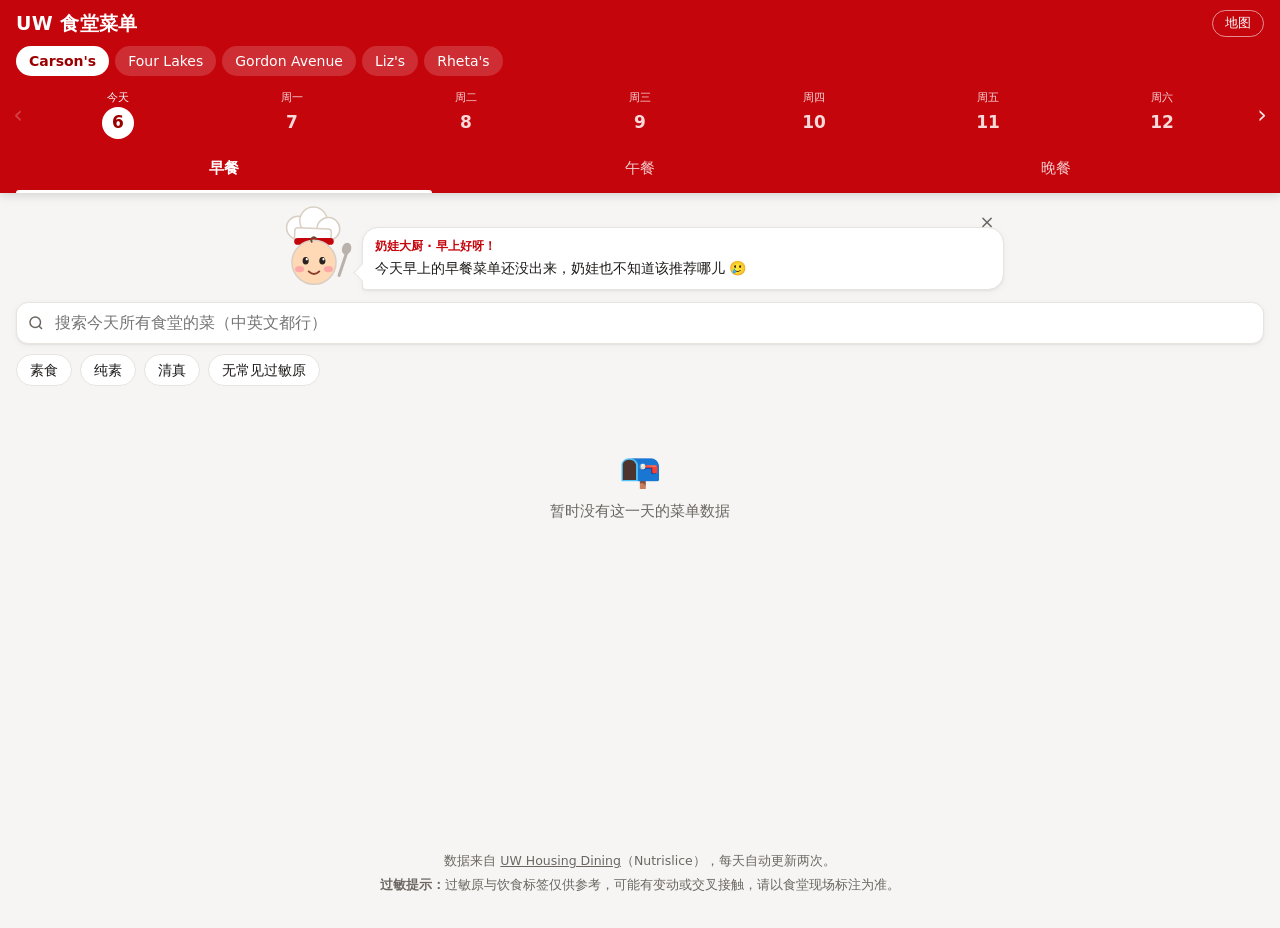
==== cafeteria/index.html @ 4e661070 "奶娃大厨推荐去哪吃、Motion 弹簧动效、打开地图自动滚到地图 Co-Authored-By: Claude Opus 5.5 <noreply@anthropic.com>" ====
<!doctype html>
<html lang="zh-CN">
<head>
<meta charset="utf-8">
<meta name="viewport" content="width=device-width, initial-scale=1, viewport-fit=cover">
<title>UW 食堂菜单</title>
<meta name="description" content="UW–Madison 学校食堂每日菜单（中文）">
<meta name="theme-color" content="#c5050c">
<meta name="apple-mobile-web-app-capable" content="yes">
<meta name="mobile-web-app-capable" content="yes">
<meta name="apple-mobile-web-app-status-bar-style" content="black-translucent">
<meta name="apple-mobile-web-app-title" content="UW 食堂">
<link rel="manifest" href="manifest.webmanifest">
<link rel="icon" href="icons/icon.svg" type="image/svg+xml">
<link rel="apple-touch-icon" href="icons/icon-180.png">
<link rel="stylesheet" href="style.css?v=6">
</head>
<body>
<header class="top">
  <div class="title-row">
    <h1>UW 食堂菜单</h1>
    <div class="title-btns">
      <button id="todayBtn" class="today-btn" type="button">回到今天</button>
      <button id="mapBtn" class="today-btn" type="button" aria-pressed="false" aria-controls="mapPanel">地图</button>
    </div>
  </div>
  <nav id="halls" class="halls" aria-label="选择食堂"></nav>
  <div class="dates-wrap">
    <button id="prevWeek" class="week-btn" type="button" aria-label="上一周">‹</button>
    <div id="dates" class="dates" role="tablist" aria-label="选择日期"></div>
    <button id="nextWeek" class="week-btn" type="button" aria-label="下一周">›</button>
  </div>
  <div id="meals" class="meals" role="tablist" aria-label="选择餐次">
    <button type="button" data-meal="breakfast">早餐</button>
    <button type="button" data-meal="lunch">午餐</button>
    <button type="button" data-meal="dinner">晚餐</button>
  </div>
</header>

<section id="chef" class="chef" hidden aria-live="polite" aria-label="奶娃大厨推荐"></section>

<section id="mapPanel" class="map-panel" hidden aria-label="食堂地图">
  <div class="map-head"><span id="mapTitle">食堂地图</span><small id="mapHint">点食堂看硬菜</small></div>
  <div id="mapBox" class="map-box"></div>
  <p class="map-note">校园示意图，位置大致准确，比例仅供参考</p>
</section>

<section class="tools">
  <label class="search">
    <svg viewBox="0 0 24 24" aria-hidden="true"><circle cx="11" cy="11" r="7"/><path d="m20 20-4-4"/></svg>
    <input id="q" type="search" placeholder="搜索今天所有食堂的菜（中英文都行）" autocomplete="off" enterkeyhint="search">
    <button id="clearQ" class="clear" type="button" aria-label="清除搜索" hidden>×</button>
  </label>
  <div id="filters" class="filters" aria-label="筛选">
    <button type="button" data-f="veg" aria-pressed="false">素食</button>
    <button type="button" data-f="vegan" aria-pressed="false">纯素</button>
    <button type="button" data-f="halal" aria-pressed="false">清真</button>
    <button type="button" data-f="top9" aria-pressed="false">无常见过敏原</button>
  </div>
</section>

<main id="menu" class="menu" aria-live="polite"></main>

<footer class="foot">
  <p>数据来自 <a href="https://wisc-housingdining.nutrislice.com/" target="_blank" rel="noopener">UW Housing Dining</a>（Nutrislice），每天自动更新两次。</p>
  <p><strong>过敏提示：</strong>过敏原与饮食标签仅供参考，可能有变动或交叉接触，请以食堂现场标注为准。</p>
</footer>

<div id="toast" class="toast" hidden></div>
<script src="vendor/motion-14.9.0.js"></script>
<script src="fx.js?v=6"></script>
<script src="app.js?v=6"></script>
</body>
</html>
---- cafeteria/style.css ----
:root {
  --red: #c5050c;
  --red-dark: #9b0000;
  --bg: #f6f5f3;
  --card: #ffffff;
  --text: #1d1b1a;
  --muted: #6b6662;
  --line: #e7e3df;
  --chip: #efece8;
  --chip-on: #c5050c;
  --chip-on-text: #fff;
  --veg: #2f7d32;
  --vegan: #1b6e4a;
  --halal: #1f5fa8;
  --top9: #7a5a00;
  --warn: #8a4b00;
  --head-text: #fff;
  --shadow: 0 1px 2px rgba(0,0,0,.06), 0 2px 8px rgba(0,0,0,.04);
  --map-land: #f1ede6;
  --map-water: #a9cfe6;
  --map-water-text: #3d6f8f;
  --map-green: #d5e6c4;
  --map-road: #ffffff;
  --map-path: #7aa86a;
  --chef-line: #d9cfc4;
  --accent-text: #c5050c;
  color-scheme: light dark;
}
@media (prefers-color-scheme: dark) {
  :root {
    --red: #c5050c;
    --bg: #121111;
    --card: #1d1b1b;
    --text: #eeeae6;
    --muted: #a39d98;
    --line: #2e2b2a;
    --chip: #2a2727;
    --chip-on: #e23b40;
    --veg: #7cc47f;
    --vegan: #5fc496;
    --halal: #79aef0;
    --top9: #e0b850;
    --warn: #f0a860;
    --shadow: none;
    --map-land: #24221f;
    --map-water: #1f3a4d;
    --map-water-text: #8fb8d4;
    --map-green: #2c3a26;
    --map-road: #3a3734;
    --map-path: #6f9a60;
    --chef-line: #5a524c;
    --accent-text: #ff7a7f;
  }
}
* { box-sizing: border-box; }
html { -webkit-text-size-adjust: 100%; }
body {
  margin: 0;
  background: var(--bg);
  color: var(--text);
  font: 15px/1.45 -apple-system, BlinkMacSystemFont, "PingFang SC", "Hiragino Sans GB", "Microsoft YaHei", "Noto Sans CJK SC", system-ui, sans-serif;
  padding-bottom: env(safe-area-inset-bottom);
  overflow-x: hidden;
}
button { font: inherit; color: inherit; cursor: pointer; -webkit-tap-highlight-color: transparent; }

/* ---------- 顶部 ---------- */
.top {
  position: sticky; top: 0; z-index: 10;
  background: var(--red);
  color: var(--head-text);
  padding: calc(env(safe-area-inset-top) + 10px) 0 0;
  box-shadow: 0 2px 10px rgba(0,0,0,.15);
}
.title-row { display: flex; align-items: center; justify-content: space-between; padding: 0 16px 8px; }
h1 { margin: 0; font-size: 19px; font-weight: 700; letter-spacing: .02em; }
.today-btn {
  border: 1px solid rgba(255,255,255,.55); background: transparent; color: #fff;
  border-radius: 999px; padding: 3px 12px; font-size: 13px;
}
.today-btn[hidden] { display: none; }

.halls { display: flex; gap: 6px; overflow-x: auto; padding: 0 16px 10px; scrollbar-width: none; }
.halls::-webkit-scrollbar, .dates::-webkit-scrollbar, .filters::-webkit-scrollbar { display: none; }
.halls button {
  flex: none; border: 0; border-radius: 999px; padding: 5px 13px; font-size: 14px;
  background: rgba(255,255,255,.16); color: #fff; white-space: nowrap;
}
.halls button[aria-pressed="true"] { background: #fff; color: var(--red-dark); font-weight: 600; }

.dates-wrap { display: flex; align-items: stretch; padding: 0 4px; }
.week-btn { flex: none; width: 28px; border: 0; background: none; color: #fff; font-size: 24px; line-height: 1; opacity: .9; }
.week-btn:disabled { opacity: .25; cursor: default; }
.dates { flex: 1; display: grid; grid-template-columns: repeat(7, 1fr); gap: 2px; }
.dates button {
  border: 0; background: none; color: rgba(255,255,255,.85); padding: 4px 0 6px; border-radius: 10px;
  display: flex; flex-direction: column; align-items: center; gap: 1px; min-width: 0;
}
.dates .dw { font-size: 11px; }
.dates .dd { font-size: 17px; font-weight: 600; width: 32px; height: 32px; display: grid; place-items: center; border-radius: 50%; }
.dates button.is-today .dd { box-shadow: inset 0 0 0 1.5px rgba(255,255,255,.7); }
.dates button[aria-selected="true"] { color: #fff; }
.dates button[aria-selected="true"] .dd { background: #fff; color: var(--red-dark); box-shadow: none; }
.dates button.no-data { opacity: .4; }

.meals { position: relative; display: grid; grid-template-columns: repeat(3, 1fr); padding: 4px 16px 0; }
.meal-ink { position: absolute; left: 0; bottom: 0; height: 3px; width: 0; border-radius: 3px 3px 0 0; background: #fff; pointer-events: none; }
.meals.has-ink button[aria-selected="true"] { border-bottom-color: transparent; }
.has-motion .chef-pic, .has-motion .chef-bubble, .has-motion .menu.slide-l, .has-motion .menu.slide-r { animation: none; }
.chef-pic { cursor: pointer; }
.meals button {
  border: 0; background: none; color: rgba(255,255,255,.78); padding: 9px 0 10px; font-size: 15px;
  border-bottom: 3px solid transparent;
}
.meals button[aria-selected="true"] { color: #fff; font-weight: 700; border-bottom-color: #fff; }
.meals button.empty { opacity: .45; }

.title-btns { display: flex; gap: 6px; }
.today-btn[aria-pressed="true"] { background: #fff; color: var(--red-dark); border-color: #fff; font-weight: 600; }

/* ---------- 奶娃大厨 ---------- */
.map-panel, .menu, .chef { scroll-margin-top: calc(var(--head-h, 180px) + 8px); }
.chef {
  position: relative; display: flex; align-items: flex-end; gap: 10px;
  max-width: 760px; margin: 12px auto 0; padding: 0 16px;
}
.chef[hidden] { display: none; }
.chef-pic { flex: none; width: 76px; animation: chefHop .6s ease-out; transform-origin: 50% 100%; }
.chef-pic svg { display: block; width: 100%; height: auto; overflow: visible; }
.chef-pic:hover, .chef-pic:active { animation: chefWiggle .5s; }
.chef .hat circle, .chef .hat rect { fill: #fff; stroke: var(--chef-line); stroke-width: 2; }
.chef .band { fill: var(--red); }
.chef .face { fill: #ffd8b5; stroke: var(--chef-line); stroke-width: 2; }
.chef .curl { fill: none; stroke: #6b4a2e; stroke-width: 2.5; stroke-linecap: round; }
.chef .eye { fill: #2b2220; }
.chef .glint { fill: #fff; }
.chef .cheek { fill: #ff9aa2; opacity: .75; }
.chef .mouth { fill: none; stroke: #8a3b2e; stroke-width: 2.5; stroke-linecap: round; }
.chef .spoon { fill: #b8b2aa; }
.chef-bubble {
  position: relative; flex: 1; min-width: 0; background: var(--card); border: 1px solid var(--line);
  border-radius: 16px 16px 16px 4px; padding: 10px 30px 10px 12px; box-shadow: var(--shadow);
  animation: bubbleIn .35s ease-out .15s both;
}
.chef-bubble::before {
  content: ""; position: absolute; left: -7px; bottom: 10px; width: 12px; height: 12px;
  background: var(--card); border-left: 1px solid var(--line); border-bottom: 1px solid var(--line); transform: rotate(45deg);
}
.chef-name { font-size: 12px; color: var(--accent-text); font-weight: 700; margin-bottom: 3px; }
.chef-bubble p { margin: 0; font-size: 14px; }
.chef-bubble p b { font-weight: 600; }
.chef-hall { color: var(--accent-text); }
.chef-alt { color: var(--muted); font-size: 12.5px !important; margin-top: 3px !important; }
.chef-go {
  margin-top: 8px; border: 0; border-radius: 999px; padding: 5px 14px;
  background: var(--red); color: #fff; font-weight: 600; font-size: 13.5px;
}
.chef-x {
  position: absolute; top: 4px; right: 20px; width: 26px; height: 26px; border: 0; background: none;
  color: var(--muted); font-size: 18px; line-height: 1; padding: 0;
}
@keyframes chefHop { 0% { transform: translateY(16px) scale(.8); opacity: 0; } 60% { transform: translateY(-6px) scale(1.04); opacity: 1; } 100% { transform: none; } }
@keyframes chefWiggle { 0%, 100% { transform: rotate(0); } 25% { transform: rotate(-8deg); } 75% { transform: rotate(8deg); } }
@keyframes bubbleIn { from { opacity: 0; transform: translateX(-6px); } to { opacity: 1; transform: none; } }
@media (prefers-reduced-motion: reduce) { .chef-pic, .chef-bubble, .chef-pic:hover { animation: none; } }

/* ---------- 地图 ---------- */
.map-panel { padding: 12px 16px 0; max-width: 760px; margin: 0 auto; }
.map-panel[hidden] { display: none; }
.map-head { display: flex; align-items: baseline; justify-content: space-between; gap: 8px; margin: 0 2px 8px; }
.map-head span { font-weight: 700; }
.map-head small { color: var(--muted); font-size: 12px; }
.map-box {
  position: relative; border-radius: 14px; overflow: hidden; border: 1px solid var(--line);
  background: var(--map-land); box-shadow: var(--shadow);
}
.map-box svg { display: block; width: 100%; height: auto; }
.map-note { color: var(--muted); font-size: 11.5px; text-align: center; margin: 6px 0 0; }
.m-lake { fill: var(--map-water); }
.m-lake-label { fill: var(--map-water-text); font-size: 20px; font-style: italic; letter-spacing: .08em; }
.m-green { fill: var(--map-green); }
.m-road { fill: none; stroke: var(--map-road); stroke-linecap: round; stroke-linejoin: round; }
.m-road.major { stroke-width: 7; }
.m-road.minor { stroke-width: 4; }
.m-path { fill: none; stroke: var(--map-path); stroke-width: 2; stroke-dasharray: 5 5; }
.m-road-label { fill: var(--muted); font-size: 15px; }
.m-landmark circle { fill: var(--muted); }
.m-landmark text { fill: var(--muted); font-size: 14px; }
.m-hall { cursor: pointer; outline: none; }
.m-hall .pin-g { transform-box: fill-box; transform-origin: 50% 100%; }
.m-hall .pin { fill: var(--red); stroke: #fff; stroke-width: 2.5; transition: transform .15s; transform-box: fill-box; transform-origin: 50% 100%; }
.m-hall .pin-dot { fill: #fff; pointer-events: none; }
.m-hall text { font-size: 21px; font-weight: 700; fill: var(--text); paint-order: stroke; stroke: var(--map-land); stroke-width: 4px; stroke-linejoin: round; pointer-events: none; }
.m-hall.on .pin, .m-hall:hover .pin, .m-hall:focus-visible .pin { transform: scale(1.18); }
.m-hall.current .pin { fill: var(--red-dark); }
.map-card {
  position: absolute; z-index: 2; width: min(260px, calc(100% - 16px));
  background: var(--card); color: var(--text); border: 1px solid var(--line); border-radius: 12px;
  box-shadow: 0 6px 24px rgba(0,0,0,.18); padding: 10px 12px 10px; font-size: 13.5px;
}
.map-card[hidden] { display: none; }
.map-card h3 { margin: 0 0 2px; font-size: 15px; }
.map-card .sub { color: var(--muted); font-size: 12px; margin-bottom: 6px; }
.map-card ol { margin: 0; padding: 0; list-style: none; display: grid; gap: 5px; }
.map-card li b { font-weight: 600; }
.map-card li small { display: block; color: var(--muted); font-size: 11.5px; }
.map-card .none { color: var(--muted); }
.map-card .go {
  margin-top: 8px; width: 100%; border: 0; border-radius: 8px; padding: 7px 0;
  background: var(--red); color: #fff; font-weight: 600; font-size: 13.5px;
}

@media (max-width: 599px) {
  .map-card {
    position: static; width: auto; border: 0; border-top: 1px solid var(--line);
    border-radius: 0; box-shadow: none; padding: 10px 14px 12px;
  }
}

/* ---------- 搜索与筛选 ---------- */
.tools { padding: 12px 16px 4px; display: grid; gap: 10px; }
.search {
  display: flex; align-items: center; gap: 8px; background: var(--card); border: 1px solid var(--line);
  border-radius: 12px; padding: 0 10px; height: 42px; box-shadow: var(--shadow);
}
.search svg { width: 18px; height: 18px; fill: none; stroke: var(--muted); stroke-width: 2; flex: none; }
.search input {
  flex: 1; min-width: 0; border: 0; outline: 0; background: none; color: var(--text); font-family: inherit;
  font-size: 16px; /* ≥16px 防止 iOS 自动缩放 */
}
.search input::-webkit-search-cancel-button { display: none; }
.clear { border: 0; background: var(--chip); width: 22px; height: 22px; border-radius: 50%; line-height: 1; color: var(--muted); padding: 0; }
.clear[hidden] { display: none; }
.filters { display: flex; gap: 8px; overflow-x: auto; scrollbar-width: none; }
.filters button {
  flex: none; border: 1px solid var(--line); background: var(--card); color: var(--text);
  border-radius: 999px; padding: 5px 13px; font-size: 14px;
}
.filters button[aria-pressed="true"] { background: var(--chip-on); border-color: var(--chip-on); color: var(--chip-on-text); }

/* ---------- 菜单 ---------- */
.menu { padding: 8px 16px 12px; min-height: 50vh; touch-action: pan-y; }
.menu.slide-l { animation: slideL .22s ease-out; }
.menu.slide-r { animation: slideR .22s ease-out; }
@keyframes slideL { from { transform: translateX(28px); opacity: .3; } to { transform: none; opacity: 1; } }
@keyframes slideR { from { transform: translateX(-28px); opacity: .3; } to { transform: none; opacity: 1; } }
@media (prefers-reduced-motion: reduce) { .menu.slide-l, .menu.slide-r { animation: none; } }

.summary { color: var(--muted); font-size: 13px; margin: 4px 2px 10px; }
.station {
  background: var(--card); border-radius: 14px; margin-bottom: 12px; overflow: hidden;
  border: 1px solid var(--line); box-shadow: var(--shadow);
}
.station h2 {
  margin: 0; padding: 11px 14px 9px; font-size: 15px; font-weight: 700;
  display: flex; align-items: baseline; gap: 8px; flex-wrap: wrap;
  border-bottom: 1px solid var(--line);
}
.station h2::before { content: ""; width: 4px; height: 14px; border-radius: 2px; background: var(--red); align-self: center; }
.station h2 small { font-weight: 400; font-size: 12px; color: var(--muted); }
.item { padding: 10px 14px; border-top: 1px solid var(--line); }
.item:first-of-type { border-top: 0; }
.item .row { display: flex; justify-content: space-between; gap: 10px; align-items: baseline; }
.item .name { font-weight: 600; overflow-wrap: anywhere; }
.item .cal { flex: none; color: var(--muted); font-size: 13px; font-variant-numeric: tabular-nums; }
.item .en { font-size: 13px; color: var(--muted); margin-top: 1px; overflow-wrap: anywhere; }
.item .where { font-size: 12.5px; color: var(--muted); margin-top: 1px; }
.tags { display: flex; flex-wrap: wrap; gap: 4px; margin-top: 5px; }
.tag { font-size: 11.5px; padding: 1px 7px; border-radius: 6px; border: 1px solid currentColor; line-height: 1.5; }
.tag.vegan { color: var(--vegan); }
.tag.veg { color: var(--veg); }
.tag.halal { color: var(--halal); }
.tag.top9 { color: var(--top9); }
.alg { font-size: 12.5px; color: var(--warn); margin-top: 4px; }

.empty-state { text-align: center; color: var(--muted); padding: 48px 16px; }
.empty-state .big { font-size: 34px; margin-bottom: 6px; }
.hint { text-align: center; color: var(--muted); font-size: 12px; margin: 6px 0 0; }

.foot { padding: 6px 20px 28px; color: var(--muted); font-size: 12.5px; text-align: center; }
.foot p { margin: 6px 0; }
.foot a { color: inherit; }

.toast {
  position: fixed; left: 0; right: 0; margin: 0 auto; width: fit-content; bottom: calc(24px + env(safe-area-inset-bottom));
  background: rgba(30,30,30,.92); color: #fff; padding: 8px 16px; border-radius: 999px; font-size: 13px; z-index: 20;
  max-width: calc(100% - 32px);
}
.toast[hidden] { display: none; }
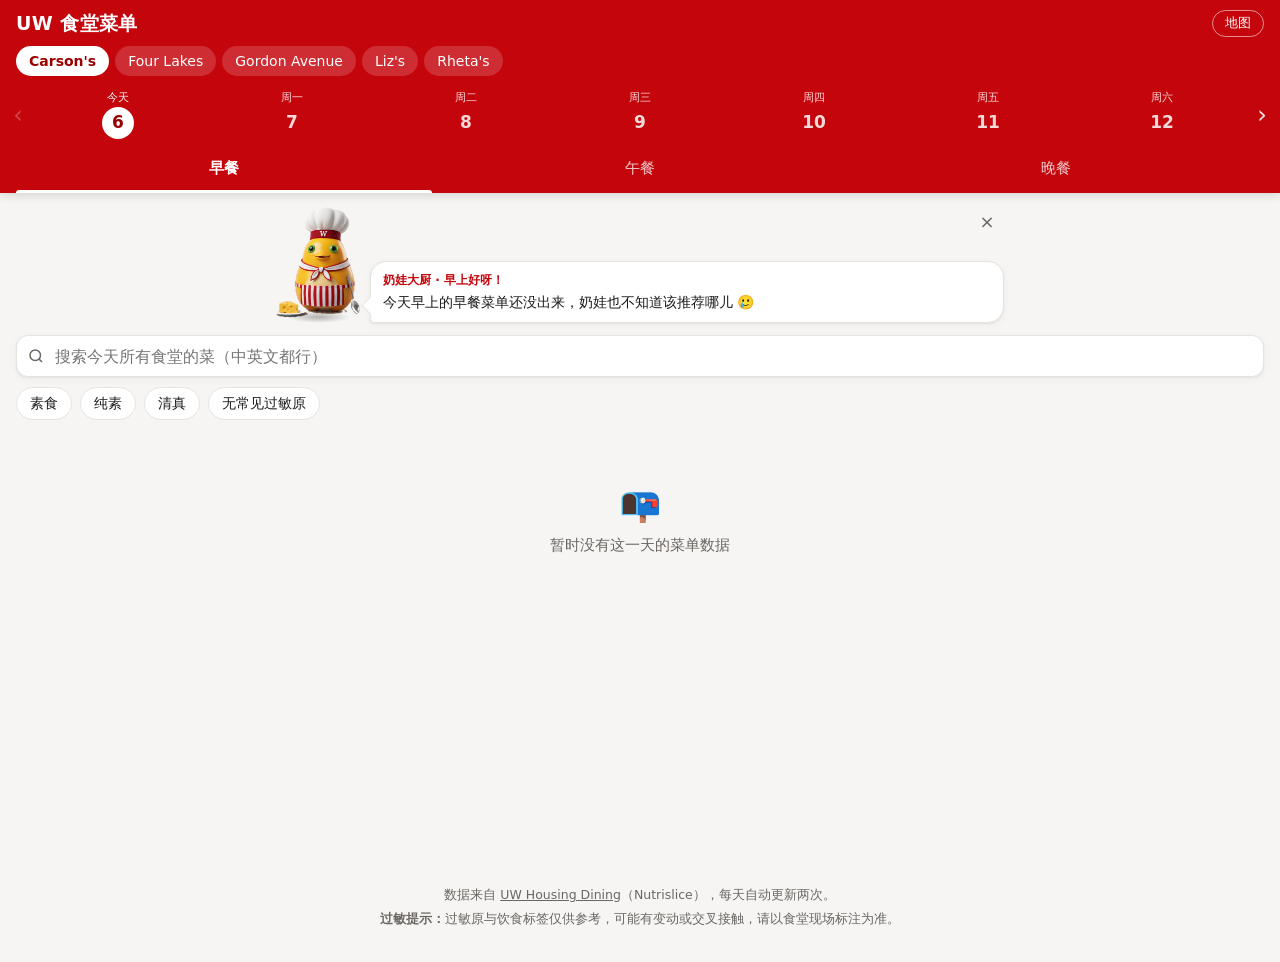
==== commit accb52ba: "奶娃大厨换成 Gemini 生成的形象：去掉假棋盘格背景，加蛋形压扁拉长的动效 Co-Authored-By: Claude Opus 5.5 <noreply@anthropic.com>" ====
--- a/cafeteria/index.html
+++ b/cafeteria/index.html
@@ -13,7 +13,8 @@
 <link rel="manifest" href="manifest.webmanifest">
 <link rel="icon" href="icons/icon.svg" type="image/svg+xml">
 <link rel="apple-touch-icon" href="icons/icon-180.png">
-<link rel="stylesheet" href="style.css?v=6">
+<link rel="preload" as="image" href="icons/naiwa-chef.png">
+<link rel="stylesheet" href="style.css?v=7">
 </head>
 <body>
 <header class="top">
@@ -68,7 +69,7 @@
 
 <div id="toast" class="toast" hidden></div>
 <script src="vendor/motion-14.9.0.js"></script>
-<script src="fx.js?v=6"></script>
-<script src="app.js?v=6"></script>
+<script src="fx.js?v=7"></script>
+<script src="app.js?v=7"></script>
 </body>
 </html>
--- a/cafeteria/style.css
+++ b/cafeteria/style.css
@@ -125,18 +125,13 @@
   max-width: 760px; margin: 12px auto 0; padding: 0 16px;
 }
 .chef[hidden] { display: none; }
-.chef-pic { flex: none; width: 76px; animation: chefHop .6s ease-out; transform-origin: 50% 100%; }
-.chef-pic svg { display: block; width: 100%; height: auto; overflow: visible; }
+.chef-pic { position: relative; flex: none; width: 84px; padding-bottom: 6px; animation: chefHop .6s ease-out; transform-origin: 50% 100%; }
+.chef-img { position: relative; display: block; width: 100%; height: auto; transform-origin: 50% 100%; -webkit-user-drag: none; user-select: none; }
+.chef-shadow {
+  position: absolute; left: 14%; right: 14%; bottom: 0; height: 12px; border-radius: 50%;
+  background: radial-gradient(closest-side, rgba(0,0,0,.28), rgba(0,0,0,0)); transform-origin: 50% 50%;
+}
 .chef-pic:hover, .chef-pic:active { animation: chefWiggle .5s; }
-.chef .hat circle, .chef .hat rect { fill: #fff; stroke: var(--chef-line); stroke-width: 2; }
-.chef .band { fill: var(--red); }
-.chef .face { fill: #ffd8b5; stroke: var(--chef-line); stroke-width: 2; }
-.chef .curl { fill: none; stroke: #6b4a2e; stroke-width: 2.5; stroke-linecap: round; }
-.chef .eye { fill: #2b2220; }
-.chef .glint { fill: #fff; }
-.chef .cheek { fill: #ff9aa2; opacity: .75; }
-.chef .mouth { fill: none; stroke: #8a3b2e; stroke-width: 2.5; stroke-linecap: round; }
-.chef .spoon { fill: #b8b2aa; }
 .chef-bubble {
   position: relative; flex: 1; min-width: 0; background: var(--card); border: 1px solid var(--line);
   border-radius: 16px 16px 16px 4px; padding: 10px 30px 10px 12px; box-shadow: var(--shadow);
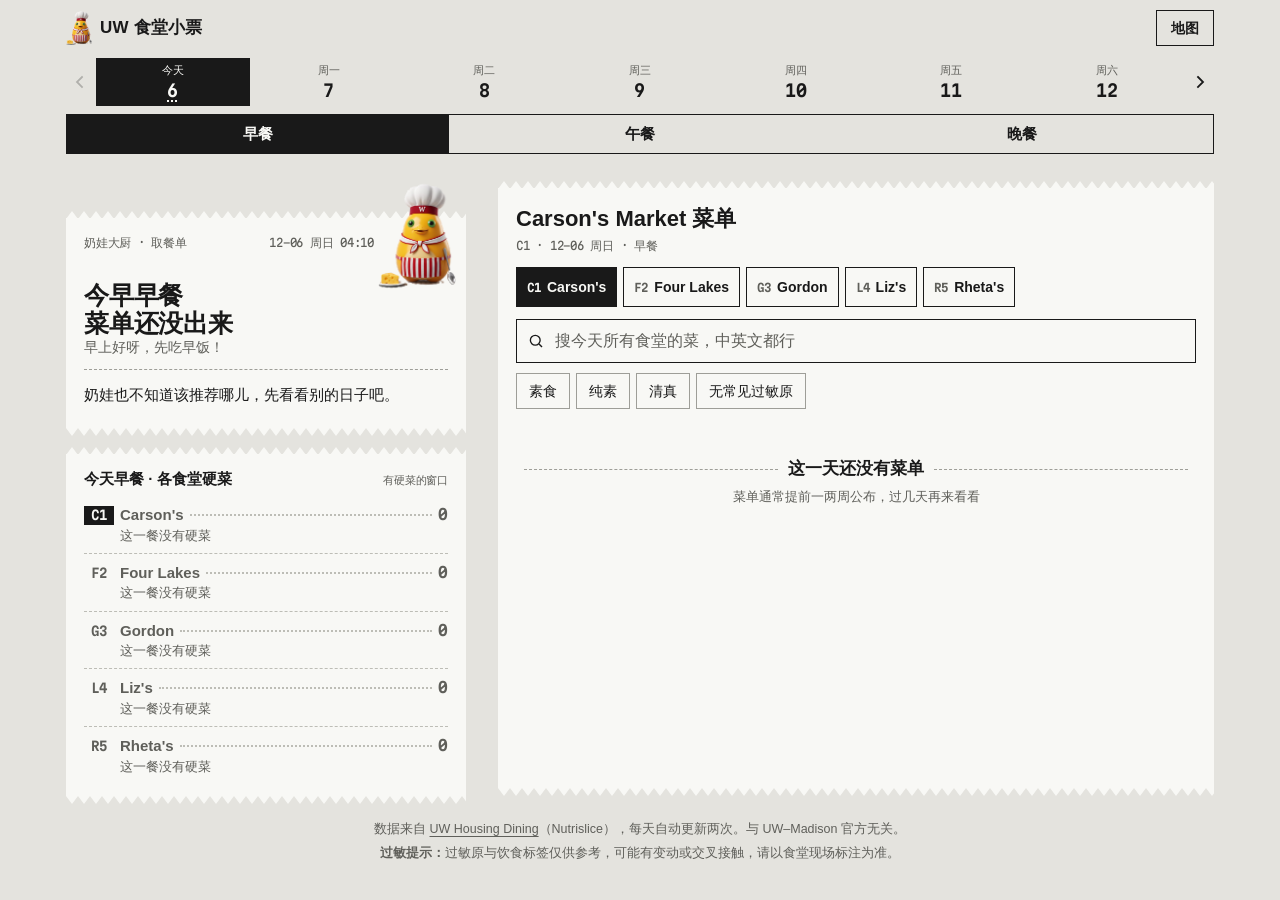
==== commit a76b9538: "界面重做：外卖小票风格（impeccable skill） 奶娃大厨的取餐单做页面标题，取餐号 C1–R5 贯穿排行、菜单和地图； 热敏纸 + 灰柜台、虚线和撕边，选中用反白，UW 红只给印章和主按钮" ====
--- a/cafeteria/index.html
+++ b/cafeteria/index.html
@@ -3,73 +3,85 @@
 <head>
 <meta charset="utf-8">
 <meta name="viewport" content="width=device-width, initial-scale=1, viewport-fit=cover">
-<title>UW 食堂菜单</title>
-<meta name="description" content="UW–Madison 学校食堂每日菜单（中文）">
-<meta name="theme-color" content="#c5050c">
+<title>UW 食堂小票</title>
+<meta name="description" content="UW–Madison 五个食堂今天吃什么：中文菜单、过敏原，奶娃大厨告诉你这一餐去哪吃">
+<meta name="theme-color" content="#e4e3de" media="(prefers-color-scheme: light)">
+<meta name="theme-color" content="#0f0f0f" media="(prefers-color-scheme: dark)">
 <meta name="apple-mobile-web-app-capable" content="yes">
 <meta name="mobile-web-app-capable" content="yes">
-<meta name="apple-mobile-web-app-status-bar-style" content="black-translucent">
+<meta name="apple-mobile-web-app-status-bar-style" content="default">
 <meta name="apple-mobile-web-app-title" content="UW 食堂">
 <link rel="manifest" href="manifest.webmanifest">
 <link rel="icon" href="icons/icon.svg" type="image/svg+xml">
 <link rel="apple-touch-icon" href="icons/icon-180.png">
+<link rel="preload" as="font" type="font/woff2" href="fonts/martian-mono-latin.woff2" crossorigin>
 <link rel="preload" as="image" href="icons/naiwa-chef.png">
-<link rel="stylesheet" href="style.css?v=7">
+<link rel="stylesheet" href="style.css?v=8">
 </head>
 <body>
-<header class="top">
-  <div class="title-row">
-    <h1>UW 食堂菜单</h1>
-    <div class="title-btns">
-      <button id="todayBtn" class="today-btn" type="button">回到今天</button>
-      <button id="mapBtn" class="today-btn" type="button" aria-pressed="false" aria-controls="mapPanel">地图</button>
-    </div>
+<header class="bar">
+  <div class="brand"><img src="icons/naiwa-chef.png" alt="" width="320" height="430"><span>UW 食堂小票</span></div>
+  <div class="bar-btns">
+    <button id="todayBtn" class="box-btn" type="button" hidden>回到今天</button>
+    <button id="mapBtn" class="box-btn" type="button" aria-pressed="false" aria-controls="mapPanel">地图</button>
   </div>
-  <nav id="halls" class="halls" aria-label="选择食堂"></nav>
+</header>
+
+<div class="top">
   <div class="dates-wrap">
-    <button id="prevWeek" class="week-btn" type="button" aria-label="上一周">‹</button>
+    <button id="prevWeek" class="week-btn" type="button" aria-label="上一周"><svg viewBox="0 0 16 16" aria-hidden="true"><path d="M10 3 5 8l5 5"/></svg></button>
     <div id="dates" class="dates" role="tablist" aria-label="选择日期"></div>
-    <button id="nextWeek" class="week-btn" type="button" aria-label="下一周">›</button>
+    <button id="nextWeek" class="week-btn" type="button" aria-label="下一周"><svg viewBox="0 0 16 16" aria-hidden="true"><path d="m6 3 5 5-5 5"/></svg></button>
   </div>
   <div id="meals" class="meals" role="tablist" aria-label="选择餐次">
     <button type="button" data-meal="breakfast">早餐</button>
     <button type="button" data-meal="lunch">午餐</button>
     <button type="button" data-meal="dinner">晚餐</button>
   </div>
-</header>
+</div>
 
-<section id="chef" class="chef" hidden aria-live="polite" aria-label="奶娃大厨推荐"></section>
+<div class="layout">
+  <div class="side">
+    <section id="chef" class="ticket paper" hidden aria-live="polite" aria-label="奶娃大厨的取餐单"></section>
+    <section id="rank" class="rank paper" hidden aria-labelledby="rankTitle"></section>
+    <section id="mapPanel" class="map-panel paper" hidden aria-labelledby="mapTitle">
+      <div class="map-head"><h2 id="mapTitle">食堂地图</h2><small id="mapHint">点食堂看硬菜</small></div>
+      <div id="mapBox" class="map-box"></div>
+      <p class="map-note">校园示意图，位置大致准确，比例仅供参考</p>
+    </section>
+  </div>
 
-<section id="mapPanel" class="map-panel" hidden aria-label="食堂地图">
-  <div class="map-head"><span id="mapTitle">食堂地图</span><small id="mapHint">点食堂看硬菜</small></div>
-  <div id="mapBox" class="map-box"></div>
-  <p class="map-note">校园示意图，位置大致准确，比例仅供参考</p>
-</section>
-
-<section class="tools">
-  <label class="search">
-    <svg viewBox="0 0 24 24" aria-hidden="true"><circle cx="11" cy="11" r="7"/><path d="m20 20-4-4"/></svg>
-    <input id="q" type="search" placeholder="搜索今天所有食堂的菜（中英文都行）" autocomplete="off" enterkeyhint="search">
-    <button id="clearQ" class="clear" type="button" aria-label="清除搜索" hidden>×</button>
-  </label>
-  <div id="filters" class="filters" aria-label="筛选">
-    <button type="button" data-f="veg" aria-pressed="false">素食</button>
-    <button type="button" data-f="vegan" aria-pressed="false">纯素</button>
-    <button type="button" data-f="halal" aria-pressed="false">清真</button>
-    <button type="button" data-f="top9" aria-pressed="false">无常见过敏原</button>
-  </div>
-</section>
-
-<main id="menu" class="menu" aria-live="polite"></main>
+  <section class="receipt paper" aria-labelledby="menuTitle">
+    <div class="receipt-head">
+      <h2 id="menuTitle">菜单</h2>
+      <p id="menuMeta" class="mono-meta"></p>
+    </div>
+    <nav id="halls" class="halls" aria-label="选择食堂"></nav>
+    <div class="tools">
+      <label class="search">
+        <svg viewBox="0 0 24 24" aria-hidden="true"><circle cx="11" cy="11" r="6.5"/><path d="m16 16 4 4"/></svg>
+        <input id="q" type="search" placeholder="搜今天所有食堂的菜，中英文都行" autocomplete="off" enterkeyhint="search">
+        <button id="clearQ" class="clear" type="button" aria-label="清除搜索" hidden><svg viewBox="0 0 16 16" aria-hidden="true"><path d="m4 4 8 8M12 4l-8 8"/></svg></button>
+      </label>
+      <div id="filters" class="filters" aria-label="筛选">
+        <button type="button" data-f="veg" aria-pressed="false">素食</button>
+        <button type="button" data-f="vegan" aria-pressed="false">纯素</button>
+        <button type="button" data-f="halal" aria-pressed="false">清真</button>
+        <button type="button" data-f="top9" aria-pressed="false">无常见过敏原</button>
+      </div>
+    </div>
+    <main id="menu" class="menu" aria-live="polite"></main>
+  </section>
+</div>
 
 <footer class="foot">
-  <p>数据来自 <a href="https://wisc-housingdining.nutrislice.com/" target="_blank" rel="noopener">UW Housing Dining</a>（Nutrislice），每天自动更新两次。</p>
+  <p>数据来自 <a href="https://wisc-housingdining.nutrislice.com/" target="_blank" rel="noopener">UW Housing Dining</a>（Nutrislice），每天自动更新两次。与 UW–Madison 官方无关。</p>
   <p><strong>过敏提示：</strong>过敏原与饮食标签仅供参考，可能有变动或交叉接触，请以食堂现场标注为准。</p>
 </footer>
 
-<div id="toast" class="toast" hidden></div>
+<div id="toast" class="toast" role="status" hidden></div>
 <script src="vendor/motion-14.9.0.js"></script>
-<script src="fx.js?v=7"></script>
-<script src="app.js?v=7"></script>
+<script src="fx.js?v=8"></script>
+<script src="app.js?v=8"></script>
 </body>
 </html>
--- a/cafeteria/style.css
+++ b/cafeteria/style.css
@@ -1,284 +1,324 @@
+/* UW 食堂小票：每一餐是一张刚打印的热敏小票，放在灰色柜台上。
+   纸、墨、褪色的灰、虚线和撕边；UW 红只用在印章和唯一的主按钮上。选中状态靠反白，不靠颜色。 */
+@font-face {
+  font-family: "Martian Mono";
+  src: url("fonts/martian-mono-latin.woff2") format("woff2");
+  font-weight: 100 800;
+  font-stretch: 75% 112.5%;
+  font-display: swap;
+  unicode-range: U+0000-00FF, U+2000-206F, U+2212;
+}
+
 :root {
-  --red: #c5050c;
-  --red-dark: #9b0000;
-  --bg: #f6f5f3;
-  --card: #ffffff;
-  --text: #1d1b1a;
-  --muted: #6b6662;
-  --line: #e7e3df;
-  --chip: #efece8;
-  --chip-on: #c5050c;
-  --chip-on-text: #fff;
-  --veg: #2f7d32;
-  --vegan: #1b6e4a;
-  --halal: #1f5fa8;
-  --top9: #7a5a00;
-  --warn: #8a4b00;
-  --head-text: #fff;
-  --shadow: 0 1px 2px rgba(0,0,0,.06), 0 2px 8px rgba(0,0,0,.04);
-  --map-land: #f1ede6;
-  --map-water: #a9cfe6;
-  --map-water-text: #3d6f8f;
-  --map-green: #d5e6c4;
-  --map-road: #ffffff;
-  --map-path: #7aa86a;
-  --chef-line: #d9cfc4;
-  --accent-text: #c5050c;
-  color-scheme: light dark;
+  --counter: #e4e3de;
+  --paper: #f8f8f5;
+  --paper-2: #ededea;
+  --ink: #191919;
+  --fade: #5f5f5a;
+  --rule: #9e9e98;
+  --dot: #bdbdb6;
+  --lake: #d6dcda;
+  --stamp: #c5050c;
+  --on-stamp: #ffffff;
+  --mono: "Martian Mono", ui-monospace, "SFMono-Regular", Menlo, monospace;
+  /* 拉丁字母先用西文字体，否则 Rheta's 的撇号会用中文全角字形，中间空一大块 */
+  --sans: -apple-system, BlinkMacSystemFont, "Segoe UI", Roboto, "Helvetica Neue", Arial, "PingFang SC", "Hiragino Sans GB", "Noto Sans SC", "Microsoft YaHei", system-ui, sans-serif;
+  --gut: 16px;
+  --edge: 8px;
+  color-scheme: light;
 }
 @media (prefers-color-scheme: dark) {
   :root {
-    --red: #c5050c;
-    --bg: #121111;
-    --card: #1d1b1b;
-    --text: #eeeae6;
-    --muted: #a39d98;
-    --line: #2e2b2a;
-    --chip: #2a2727;
-    --chip-on: #e23b40;
-    --veg: #7cc47f;
-    --vegan: #5fc496;
-    --halal: #79aef0;
-    --top9: #e0b850;
-    --warn: #f0a860;
-    --shadow: none;
-    --map-land: #24221f;
-    --map-water: #1f3a4d;
-    --map-water-text: #8fb8d4;
-    --map-green: #2c3a26;
-    --map-road: #3a3734;
-    --map-path: #6f9a60;
-    --chef-line: #5a524c;
-    --accent-text: #ff7a7f;
+    --counter: #0f0f0f;
+    --paper: #1c1c1b;
+    --paper-2: #272726;
+    --ink: #edece7;
+    --fade: #a6a59f;
+    --rule: #5b5b56;
+    --dot: #43433f;
+    --lake: #26302e;
+    --stamp: #ff4d56;
+    --on-stamp: #1c1c1b;
+    color-scheme: dark;
   }
 }
+
 * { box-sizing: border-box; }
-html { -webkit-text-size-adjust: 100%; }
+html { -webkit-text-size-adjust: 100%; scrollbar-color: var(--rule) var(--counter); }
 body {
   margin: 0;
-  background: var(--bg);
-  color: var(--text);
-  font: 15px/1.45 -apple-system, BlinkMacSystemFont, "PingFang SC", "Hiragino Sans GB", "Microsoft YaHei", "Noto Sans CJK SC", system-ui, sans-serif;
+  background: var(--counter);
+  color: var(--ink);
+  font: 15px/1.45 var(--sans);
   padding-bottom: env(safe-area-inset-bottom);
   overflow-x: hidden;
-}
+  caret-color: var(--stamp);
+}
+::selection { background: var(--ink); color: var(--paper); }
 button { font: inherit; color: inherit; cursor: pointer; -webkit-tap-highlight-color: transparent; }
+:focus-visible { outline: 2px solid var(--ink); outline-offset: 2px; }
+a { color: inherit; text-underline-offset: 3px; text-decoration-thickness: 1px; }
+.m, .mono-meta { font-family: var(--mono); font-variant-numeric: tabular-nums; font-stretch: 87.5%; letter-spacing: -0.02em; }
+svg { flex: none; }
+
+/* ---------- 纸：每块内容都是一截小票，上下是撕开的锯齿边 ---------- */
+.paper { position: relative; background: var(--paper); }
+.paper::before, .paper::after {
+  content: ""; position: absolute; left: 0; right: 0; height: var(--edge); background: var(--paper);
+  -webkit-mask: url("data:image/svg+xml,%3Csvg xmlns='http://www.w3.org/2000/svg' width='12' height='8'%3E%3Cpath d='M0 0h12L6 8z'/%3E%3C/svg%3E") repeat-x left top / 12px 8px;
+  mask: url("data:image/svg+xml,%3Csvg xmlns='http://www.w3.org/2000/svg' width='12' height='8'%3E%3Cpath d='M0 0h12L6 8z'/%3E%3C/svg%3E") repeat-x left top / 12px 8px;
+}
+.paper::before { top: calc(var(--edge) * -1 + 0.5px); transform: scaleY(-1); }
+.paper::after { bottom: calc(var(--edge) * -1 + 0.5px); }
+.dash { border: 0; border-top: 1.5px dashed var(--rule); margin: 12px 0; }
 
 /* ---------- 顶部 ---------- */
+.bar {
+  display: flex; align-items: center; justify-content: space-between; gap: 12px;
+  padding: calc(env(safe-area-inset-top) + 10px) var(--gut) 8px;
+}
+.brand { display: flex; align-items: center; gap: 8px; font-weight: 700; font-size: 17px; letter-spacing: 0.01em; }
+.brand img { width: 26px; height: auto; display: block; }
+.bar-btns { display: flex; gap: 8px; }
+.box-btn {
+  min-height: 36px; padding: 0 14px; background: transparent; border: 1.5px solid var(--ink);
+  font-weight: 600; font-size: 14px;
+}
+.box-btn[hidden] { display: none; }
+.box-btn[aria-pressed="true"] { background: var(--ink); color: var(--paper); }
+
 .top {
-  position: sticky; top: 0; z-index: 10;
-  background: var(--red);
-  color: var(--head-text);
-  padding: calc(env(safe-area-inset-top) + 10px) 0 0;
-  box-shadow: 0 2px 10px rgba(0,0,0,.15);
-}
-.title-row { display: flex; align-items: center; justify-content: space-between; padding: 0 16px 8px; }
-h1 { margin: 0; font-size: 19px; font-weight: 700; letter-spacing: .02em; }
-.today-btn {
-  border: 1px solid rgba(255,255,255,.55); background: transparent; color: #fff;
-  border-radius: 999px; padding: 3px 12px; font-size: 13px;
-}
-.today-btn[hidden] { display: none; }
-
-.halls { display: flex; gap: 6px; overflow-x: auto; padding: 0 16px 10px; scrollbar-width: none; }
-.halls::-webkit-scrollbar, .dates::-webkit-scrollbar, .filters::-webkit-scrollbar { display: none; }
-.halls button {
-  flex: none; border: 0; border-radius: 999px; padding: 5px 13px; font-size: 14px;
-  background: rgba(255,255,255,.16); color: #fff; white-space: nowrap;
-}
-.halls button[aria-pressed="true"] { background: #fff; color: var(--red-dark); font-weight: 600; }
-
-.dates-wrap { display: flex; align-items: stretch; padding: 0 4px; }
-.week-btn { flex: none; width: 28px; border: 0; background: none; color: #fff; font-size: 24px; line-height: 1; opacity: .9; }
-.week-btn:disabled { opacity: .25; cursor: default; }
+  position: sticky; top: 0; z-index: 10; background: var(--counter);
+  padding: 4px var(--gut) 10px;
+}
+.top.stuck { box-shadow: 0 6px 12px -10px rgba(0, 0, 0, 0.35); }
+.dates-wrap { display: flex; align-items: stretch; gap: 2px; }
+.week-btn {
+  flex: none; width: 28px; border: 0; background: none; display: grid; place-items: center; padding: 0;
+}
+.week-btn svg { width: 16px; height: 16px; fill: none; stroke: var(--ink); stroke-width: 1.8; stroke-linecap: square; }
+.week-btn:disabled { opacity: 0.25; cursor: default; }
 .dates { flex: 1; display: grid; grid-template-columns: repeat(7, 1fr); gap: 2px; }
 .dates button {
-  border: 0; background: none; color: rgba(255,255,255,.85); padding: 4px 0 6px; border-radius: 10px;
-  display: flex; flex-direction: column; align-items: center; gap: 1px; min-width: 0;
-}
-.dates .dw { font-size: 11px; }
-.dates .dd { font-size: 17px; font-weight: 600; width: 32px; height: 32px; display: grid; place-items: center; border-radius: 50%; }
-.dates button.is-today .dd { box-shadow: inset 0 0 0 1.5px rgba(255,255,255,.7); }
-.dates button[aria-selected="true"] { color: #fff; }
-.dates button[aria-selected="true"] .dd { background: #fff; color: var(--red-dark); box-shadow: none; }
-.dates button.no-data { opacity: .4; }
-
-.meals { position: relative; display: grid; grid-template-columns: repeat(3, 1fr); padding: 4px 16px 0; }
-.meal-ink { position: absolute; left: 0; bottom: 0; height: 3px; width: 0; border-radius: 3px 3px 0 0; background: #fff; pointer-events: none; }
-.meals.has-ink button[aria-selected="true"] { border-bottom-color: transparent; }
-.has-motion .chef-pic, .has-motion .chef-bubble, .has-motion .menu.slide-l, .has-motion .menu.slide-r { animation: none; }
-.chef-pic { cursor: pointer; }
+  border: 0; background: none; padding: 5px 0 6px; min-width: 0; min-height: 48px;
+  display: flex; flex-direction: column; align-items: center; justify-content: center; gap: 1px;
+}
+.dates .dw { font-size: 11px; color: var(--fade); }
+.dates .dd { font-family: var(--mono); font-stretch: 87.5%; font-variant-numeric: tabular-nums; font-size: 17px; font-weight: 600; line-height: 1.2; }
+.dates button.is-today .dd { text-decoration: underline; text-decoration-style: dotted; text-underline-offset: 4px; text-decoration-thickness: 2px; }
+.dates button[aria-selected="true"] { background: var(--ink); color: var(--paper); }
+.dates button[aria-selected="true"] .dw { color: var(--paper); }
+.dates button.no-data { opacity: 0.4; }
+
+.meals {
+  position: relative; display: grid; grid-template-columns: repeat(3, 1fr);
+  margin-top: 8px; border: 1.5px solid var(--ink);
+}
 .meals button {
-  border: 0; background: none; color: rgba(255,255,255,.78); padding: 9px 0 10px; font-size: 15px;
-  border-bottom: 3px solid transparent;
-}
-.meals button[aria-selected="true"] { color: #fff; font-weight: 700; border-bottom-color: #fff; }
-.meals button.empty { opacity: .45; }
-
-.title-btns { display: flex; gap: 6px; }
-.today-btn[aria-pressed="true"] { background: #fff; color: var(--red-dark); border-color: #fff; font-weight: 600; }
-
-/* ---------- 奶娃大厨 ---------- */
-.map-panel, .menu, .chef { scroll-margin-top: calc(var(--head-h, 180px) + 8px); }
-.chef {
-  position: relative; display: flex; align-items: flex-end; gap: 10px;
-  max-width: 760px; margin: 12px auto 0; padding: 0 16px;
-}
-.chef[hidden] { display: none; }
-.chef-pic { position: relative; flex: none; width: 84px; padding-bottom: 6px; animation: chefHop .6s ease-out; transform-origin: 50% 100%; }
-.chef-img { position: relative; display: block; width: 100%; height: auto; transform-origin: 50% 100%; -webkit-user-drag: none; user-select: none; }
-.chef-shadow {
-  position: absolute; left: 14%; right: 14%; bottom: 0; height: 12px; border-radius: 50%;
-  background: radial-gradient(closest-side, rgba(0,0,0,.28), rgba(0,0,0,0)); transform-origin: 50% 50%;
-}
-.chef-pic:hover, .chef-pic:active { animation: chefWiggle .5s; }
-.chef-bubble {
-  position: relative; flex: 1; min-width: 0; background: var(--card); border: 1px solid var(--line);
-  border-radius: 16px 16px 16px 4px; padding: 10px 30px 10px 12px; box-shadow: var(--shadow);
-  animation: bubbleIn .35s ease-out .15s both;
-}
-.chef-bubble::before {
-  content: ""; position: absolute; left: -7px; bottom: 10px; width: 12px; height: 12px;
-  background: var(--card); border-left: 1px solid var(--line); border-bottom: 1px solid var(--line); transform: rotate(45deg);
-}
-.chef-name { font-size: 12px; color: var(--accent-text); font-weight: 700; margin-bottom: 3px; }
-.chef-bubble p { margin: 0; font-size: 14px; }
-.chef-bubble p b { font-weight: 600; }
-.chef-hall { color: var(--accent-text); }
-.chef-alt { color: var(--muted); font-size: 12.5px !important; margin-top: 3px !important; }
+  position: relative; z-index: 1; border: 0; background: none; min-height: 38px; font-weight: 600; font-size: 15px;
+  transition: color 0.2s;
+}
+.meals button[aria-selected="true"] { background: var(--ink); color: var(--paper); }
+.meals.has-ink button[aria-selected="true"] { background: none; }
+.meals button.empty { color: var(--fade); }
+.meals button.empty[aria-selected="true"] { color: var(--paper); }
+.meal-ink { position: absolute; left: 0; top: 0; bottom: 0; width: 0; background: var(--ink); pointer-events: none; }
+
+/* ---------- 版面 ---------- */
+.layout { padding: 18px var(--gut) 0; display: grid; gap: 26px; overflow-x: clip; }
+.side { display: grid; gap: 26px; align-content: start; min-width: 0; }
+.receipt { min-width: 0; }
+.map-panel[hidden], .rank[hidden], .ticket[hidden] { display: none; }
+.map-panel, .menu, .ticket, .receipt { scroll-margin-top: calc(var(--head-h, 120px) + 12px); }
+@media (min-width: 900px) {
+  .layout { grid-template-columns: minmax(340px, 400px) minmax(0, 1fr); max-width: 1180px; margin: 0 auto; gap: 32px; padding-top: 24px; }
+  .top { padding-left: max(var(--gut), calc((100vw - 1180px) / 2 + var(--gut))); padding-right: max(var(--gut), calc((100vw - 1180px) / 2 + var(--gut))); }
+  .bar { max-width: 1180px; margin: 0 auto; }
+  .side.stick { position: sticky; top: calc(var(--head-h, 120px) + 24px); }
+}
+
+/* ---------- 奶娃大厨的取餐单 ---------- */
+.ticket { padding: 16px 18px 18px; margin-top: 30px; }
+.t-head { display: flex; justify-content: space-between; gap: 8px; font-size: 11.5px; color: var(--fade); padding-right: 74px; }
+.t-note { position: relative; min-height: 72px; display: flex; align-items: center; padding-right: 86px; margin-top: 4px; }
+.t-hello { margin: 0; font-size: 14px; color: var(--fade); }
+.t-title { position: relative; display: flex; align-items: center; gap: 14px; margin-top: 30px; }
+.t-code {
+  flex: none; font-family: var(--mono); font-stretch: 87.5%; font-weight: 800; font-size: 72px; line-height: 0.9;
+  letter-spacing: -0.05em; margin-left: -3px;
+}
+.ticket h1 { margin: 0; font-size: 25px; line-height: 1.12; font-weight: 700; letter-spacing: -0.01em; overflow-wrap: anywhere; min-width: 0; }
+.ticket h1 .t-when, .ticket h1 .t-hall { display: block; }
+.t-mascot { position: absolute; right: 10px; top: -34px; width: 78px; cursor: pointer; }
+.t-mascot img { display: block; width: 100%; height: auto; transform-origin: 50% 100%; user-select: none; -webkit-user-drag: none; }
+.t-stamp {
+  position: absolute; right: 6px; top: 50%; margin-top: -33px; width: 66px; height: 66px; border: 3px solid var(--stamp); border-radius: 50%;
+  color: var(--stamp); display: grid; place-items: center; text-align: center; font-weight: 800; font-size: 14px; line-height: 1.15;
+  transform: rotate(-14deg); pointer-events: none; mix-blend-mode: multiply; opacity: 0.92;
+}
+.t-stamp::before { content: ""; position: absolute; inset: 4px; border: 1px solid var(--stamp); border-radius: 50%; }
+@media (prefers-color-scheme: dark) { .t-stamp { mix-blend-mode: normal; } }
+.t-dishes { list-style: none; margin: 0; padding: 0; display: grid; gap: 8px; }
+.line { display: flex; align-items: baseline; gap: 6px; }
+.line .lead { flex: 1; min-width: 12px; border-bottom: 2px dotted var(--dot); transform: translateY(-4px); }
+.line .num { font-family: var(--mono); font-stretch: 87.5%; font-variant-numeric: tabular-nums; font-weight: 600; letter-spacing: -0.02em; }
+.line .unit { font-size: 11px; color: var(--fade); }
+.t-dishes .sub { display: block; font-size: 12px; color: var(--fade); margin-top: 1px; }
+.t-foot { font-size: 11.5px; line-height: 1.6; color: var(--fade); }
+.t-total { margin-top: 10px; font-size: 13px; }
+.t-total .num { font-size: 15px; }
 .chef-go {
-  margin-top: 8px; border: 0; border-radius: 999px; padding: 5px 14px;
-  background: var(--red); color: #fff; font-weight: 600; font-size: 13.5px;
-}
-.chef-x {
-  position: absolute; top: 4px; right: 20px; width: 26px; height: 26px; border: 0; background: none;
-  color: var(--muted); font-size: 18px; line-height: 1; padding: 0;
-}
-@keyframes chefHop { 0% { transform: translateY(16px) scale(.8); opacity: 0; } 60% { transform: translateY(-6px) scale(1.04); opacity: 1; } 100% { transform: none; } }
-@keyframes chefWiggle { 0%, 100% { transform: rotate(0); } 25% { transform: rotate(-8deg); } 75% { transform: rotate(8deg); } }
-@keyframes bubbleIn { from { opacity: 0; transform: translateX(-6px); } to { opacity: 1; transform: none; } }
-@media (prefers-reduced-motion: reduce) { .chef-pic, .chef-bubble, .chef-pic:hover { animation: none; } }
-
-/* ---------- 地图 ---------- */
-.map-panel { padding: 12px 16px 0; max-width: 760px; margin: 0 auto; }
-.map-panel[hidden] { display: none; }
-.map-head { display: flex; align-items: baseline; justify-content: space-between; gap: 8px; margin: 0 2px 8px; }
-.map-head span { font-weight: 700; }
-.map-head small { color: var(--muted); font-size: 12px; }
-.map-box {
-  position: relative; border-radius: 14px; overflow: hidden; border: 1px solid var(--line);
-  background: var(--map-land); box-shadow: var(--shadow);
-}
-.map-box svg { display: block; width: 100%; height: auto; }
-.map-note { color: var(--muted); font-size: 11.5px; text-align: center; margin: 6px 0 0; }
-.m-lake { fill: var(--map-water); }
-.m-lake-label { fill: var(--map-water-text); font-size: 20px; font-style: italic; letter-spacing: .08em; }
-.m-green { fill: var(--map-green); }
-.m-road { fill: none; stroke: var(--map-road); stroke-linecap: round; stroke-linejoin: round; }
-.m-road.major { stroke-width: 7; }
-.m-road.minor { stroke-width: 4; }
-.m-path { fill: none; stroke: var(--map-path); stroke-width: 2; stroke-dasharray: 5 5; }
-.m-road-label { fill: var(--muted); font-size: 15px; }
-.m-landmark circle { fill: var(--muted); }
-.m-landmark text { fill: var(--muted); font-size: 14px; }
-.m-hall { cursor: pointer; outline: none; }
-.m-hall .pin-g { transform-box: fill-box; transform-origin: 50% 100%; }
-.m-hall .pin { fill: var(--red); stroke: #fff; stroke-width: 2.5; transition: transform .15s; transform-box: fill-box; transform-origin: 50% 100%; }
-.m-hall .pin-dot { fill: #fff; pointer-events: none; }
-.m-hall text { font-size: 21px; font-weight: 700; fill: var(--text); paint-order: stroke; stroke: var(--map-land); stroke-width: 4px; stroke-linejoin: round; pointer-events: none; }
-.m-hall.on .pin, .m-hall:hover .pin, .m-hall:focus-visible .pin { transform: scale(1.18); }
-.m-hall.current .pin { fill: var(--red-dark); }
-.map-card {
-  position: absolute; z-index: 2; width: min(260px, calc(100% - 16px));
-  background: var(--card); color: var(--text); border: 1px solid var(--line); border-radius: 12px;
-  box-shadow: 0 6px 24px rgba(0,0,0,.18); padding: 10px 12px 10px; font-size: 13.5px;
-}
-.map-card[hidden] { display: none; }
-.map-card h3 { margin: 0 0 2px; font-size: 15px; }
-.map-card .sub { color: var(--muted); font-size: 12px; margin-bottom: 6px; }
-.map-card ol { margin: 0; padding: 0; list-style: none; display: grid; gap: 5px; }
-.map-card li b { font-weight: 600; }
-.map-card li small { display: block; color: var(--muted); font-size: 11.5px; }
-.map-card .none { color: var(--muted); }
-.map-card .go {
-  margin-top: 8px; width: 100%; border: 0; border-radius: 8px; padding: 7px 0;
-  background: var(--red); color: #fff; font-weight: 600; font-size: 13.5px;
-}
-
-@media (max-width: 599px) {
-  .map-card {
-    position: static; width: auto; border: 0; border-top: 1px solid var(--line);
-    border-radius: 0; box-shadow: none; padding: 10px 14px 12px;
-  }
-}
-
-/* ---------- 搜索与筛选 ---------- */
-.tools { padding: 12px 16px 4px; display: grid; gap: 10px; }
+  margin-top: 14px; width: 100%; min-height: 46px; border: 0; background: var(--stamp); color: var(--on-stamp);
+  font-weight: 700; font-size: 16px; display: flex; align-items: center; justify-content: center; gap: 8px;
+}
+.chef-go svg { width: 18px; height: 18px; fill: none; stroke: currentColor; stroke-width: 2; }
+.chef-go:hover { filter: brightness(1.06); }
+.t-empty { margin: 14px 0 4px; font-size: 15px; }
+
+/* ---------- 硬菜排行 ---------- */
+.rank { padding: 14px 18px 12px; }
+.rank-head { display: flex; justify-content: space-between; align-items: baseline; gap: 8px; margin-bottom: 6px; }
+.rank h2, .map-head h2 { margin: 0; font-size: 15px; font-weight: 700; }
+.rank-head .m { font-size: 11px; color: var(--fade); }
+.rank ol { list-style: none; margin: 0; padding: 0; }
+.rank button {
+  width: 100%; border: 0; background: none; text-align: left; padding: 8px 0; min-height: 52px; display: block;
+}
+.rank button + button, .rank li + li button { border-top: 1.5px dashed var(--dot); }
+.rank .code { display: inline-block; width: 30px; margin-right: 6px; text-align: center; font-family: var(--mono); font-stretch: 87.5%; font-weight: 600; font-size: 13px; }
+.rank .hall { font-weight: 700; }
+.rank .sub { display: block; padding-left: 36px; margin-top: 1px; font-size: 12.5px; color: var(--fade); }
+.rank .line { gap: 6px; }
+.rank .current .code { background: var(--ink); color: var(--paper); }
+.rank .is-best .hall::after { content: " 推荐"; color: var(--stamp); font-size: 12px; font-weight: 700; }
+.rank .closed { color: var(--fade); }
+
+/* ---------- 菜单小票 ---------- */
+.receipt { padding: 18px 18px 22px; margin-bottom: 8px; }
+.receipt-head h2 { margin: 0; font-size: 22px; line-height: 1.2; font-weight: 700; }
+.mono-meta { margin: 4px 0 0; font-size: 11.5px; color: var(--fade); }
+.halls { display: flex; flex-wrap: wrap; gap: 6px; margin: 14px 0 0; }
+.halls button {
+  min-height: 40px; padding: 0 10px; border: 1.5px solid var(--ink); background: transparent; font-weight: 600; font-size: 14px;
+  display: inline-flex; align-items: center; gap: 6px;
+}
+.halls button .code { font-family: var(--mono); font-stretch: 87.5%; font-size: 11.5px; font-weight: 600; color: var(--fade); }
+.halls button[aria-pressed="true"] { background: var(--ink); color: var(--paper); }
+.halls button[aria-pressed="true"] .code { color: var(--paper); }
+
+.tools { display: grid; gap: 10px; margin-top: 12px; }
 .search {
-  display: flex; align-items: center; gap: 8px; background: var(--card); border: 1px solid var(--line);
-  border-radius: 12px; padding: 0 10px; height: 42px; box-shadow: var(--shadow);
-}
-.search svg { width: 18px; height: 18px; fill: none; stroke: var(--muted); stroke-width: 2; flex: none; }
-.search input {
-  flex: 1; min-width: 0; border: 0; outline: 0; background: none; color: var(--text); font-family: inherit;
-  font-size: 16px; /* ≥16px 防止 iOS 自动缩放 */
-}
+  display: flex; align-items: center; gap: 8px; border: 1.5px solid var(--ink); background: var(--paper); padding: 0 6px 0 10px; height: 44px;
+}
+.search svg { width: 18px; height: 18px; fill: none; stroke: var(--ink); stroke-width: 1.8; }
+.search input { flex: 1; min-width: 0; border: 0; outline: 0; background: none; color: var(--ink); font: 16px var(--sans); }
+.search input::placeholder { color: var(--fade); opacity: 1; }
 .search input::-webkit-search-cancel-button { display: none; }
-.clear { border: 0; background: var(--chip); width: 22px; height: 22px; border-radius: 50%; line-height: 1; color: var(--muted); padding: 0; }
+.search:focus-within { outline: 2px solid var(--ink); outline-offset: 2px; }
+.clear { border: 0; background: none; width: 36px; height: 36px; display: grid; place-items: center; padding: 0; }
+.clear svg { width: 14px; height: 14px; stroke-width: 2; }
 .clear[hidden] { display: none; }
-.filters { display: flex; gap: 8px; overflow-x: auto; scrollbar-width: none; }
-.filters button {
-  flex: none; border: 1px solid var(--line); background: var(--card); color: var(--text);
-  border-radius: 999px; padding: 5px 13px; font-size: 14px;
-}
-.filters button[aria-pressed="true"] { background: var(--chip-on); border-color: var(--chip-on); color: var(--chip-on-text); }
-
-/* ---------- 菜单 ---------- */
-.menu { padding: 8px 16px 12px; min-height: 50vh; touch-action: pan-y; }
+.filters { display: flex; flex-wrap: wrap; gap: 6px; }
+.filters button { min-height: 36px; padding: 0 12px; border: 1.5px solid var(--rule); background: none; font-size: 14px; }
+.filters button:hover { border-color: var(--ink); }
+.filters button[aria-pressed="true"] { border: 1.5px solid var(--ink); background: var(--ink); color: var(--paper); }
+
+.menu { margin-top: 18px; touch-action: pan-y; }
 .menu.slide-l { animation: slideL .22s ease-out; }
 .menu.slide-r { animation: slideR .22s ease-out; }
 @keyframes slideL { from { transform: translateX(28px); opacity: .3; } to { transform: none; opacity: 1; } }
 @keyframes slideR { from { transform: translateX(-28px); opacity: .3; } to { transform: none; opacity: 1; } }
-@media (prefers-reduced-motion: reduce) { .menu.slide-l, .menu.slide-r { animation: none; } }
-
-.summary { color: var(--muted); font-size: 13px; margin: 4px 2px 10px; }
-.station {
-  background: var(--card); border-radius: 14px; margin-bottom: 12px; overflow: hidden;
-  border: 1px solid var(--line); box-shadow: var(--shadow);
-}
-.station h2 {
-  margin: 0; padding: 11px 14px 9px; font-size: 15px; font-weight: 700;
-  display: flex; align-items: baseline; gap: 8px; flex-wrap: wrap;
-  border-bottom: 1px solid var(--line);
-}
-.station h2::before { content: ""; width: 4px; height: 14px; border-radius: 2px; background: var(--red); align-self: center; }
-.station h2 small { font-weight: 400; font-size: 12px; color: var(--muted); }
-.item { padding: 10px 14px; border-top: 1px solid var(--line); }
-.item:first-of-type { border-top: 0; }
-.item .row { display: flex; justify-content: space-between; gap: 10px; align-items: baseline; }
+.has-motion .menu.slide-l, .has-motion .menu.slide-r { animation: none; }
+.summary { margin: 0 0 6px; font-size: 12px; color: var(--fade); font-family: var(--mono); font-stretch: 87.5%; letter-spacing: -0.02em; }
+.station { margin-top: 18px; }
+@media (min-width: 1120px) {
+  .menu { columns: 2; column-gap: 40px; }
+  .menu .station { margin-top: 0; padding-top: 18px; }
+  .menu .station h3, .menu .station .note { break-after: avoid; }
+  .menu .station { break-inside: avoid; }
+  .menu .hint, .menu .empty-state { column-span: all; }
+}
+.station h3 {
+  display: flex; align-items: center; gap: 10px; margin: 0 0 4px; font-size: 15px; font-weight: 700; text-align: center;
+}
+.station h3::before, .station h3::after { content: ""; flex: 1; border-top: 1.5px dashed var(--rule); }
+.station .note { text-align: center; font-size: 11.5px; color: var(--fade); margin: 0 0 6px; }
+.item { padding: 9px 0; }
+.item + .item { border-top: 1px dotted var(--dot); }
+.item .line { font-size: 15px; }
 .item .name { font-weight: 600; overflow-wrap: anywhere; }
-.item .cal { flex: none; color: var(--muted); font-size: 13px; font-variant-numeric: tabular-nums; }
-.item .en { font-size: 13px; color: var(--muted); margin-top: 1px; overflow-wrap: anywhere; }
-.item .where { font-size: 12.5px; color: var(--muted); margin-top: 1px; }
+.item .cal { white-space: nowrap; }
+.item .en, .item .where, .item .alg { font-size: 12.5px; color: var(--fade); margin-top: 1px; overflow-wrap: anywhere; }
+.item .where { color: var(--ink); }
 .tags { display: flex; flex-wrap: wrap; gap: 4px; margin-top: 5px; }
-.tag { font-size: 11.5px; padding: 1px 7px; border-radius: 6px; border: 1px solid currentColor; line-height: 1.5; }
-.tag.vegan { color: var(--vegan); }
-.tag.veg { color: var(--veg); }
-.tag.halal { color: var(--halal); }
-.tag.top9 { color: var(--top9); }
-.alg { font-size: 12.5px; color: var(--warn); margin-top: 4px; }
-
-.empty-state { text-align: center; color: var(--muted); padding: 48px 16px; }
-.empty-state .big { font-size: 34px; margin-bottom: 6px; }
-.hint { text-align: center; color: var(--muted); font-size: 12px; margin: 6px 0 0; }
-
-.foot { padding: 6px 20px 28px; color: var(--muted); font-size: 12.5px; text-align: center; }
+.tag { font-size: 11.5px; line-height: 1; padding: 4px 6px; border: 1.5px solid var(--ink); font-weight: 600; white-space: nowrap; }
+.tag.vegan { background: var(--ink); color: var(--paper); }
+.tag.halal { border-style: double; border-width: 3px; padding: 2.5px 5px; }
+.tag.top9 { border-style: dashed; }
+.empty-state { text-align: center; padding: 30px 8px 22px; }
+.empty-state p { margin: 0; }
+.empty-state .big { font-size: 17px; font-weight: 700; display: flex; align-items: center; gap: 10px; }
+.empty-state .big::before, .empty-state .big::after { content: ""; flex: 1; border-top: 1.5px dashed var(--rule); }
+.empty-state .small { color: var(--fade); font-size: 13px; margin-top: 6px; }
+.hint { text-align: center; color: var(--fade); font-size: 11.5px; margin: 20px 0 0; font-family: var(--mono); font-stretch: 87.5%; letter-spacing: -0.02em; }
+
+/* ---------- 地图 ---------- */
+.map-panel { padding: 14px 14px 12px; }
+.map-head { display: flex; align-items: baseline; justify-content: space-between; gap: 8px; margin: 0 4px 10px; }
+.map-head small { color: var(--fade); font-size: 12px; }
+.map-box { position: relative; background: var(--paper-2); overflow: hidden; }
+.map-box svg { display: block; width: 100%; height: auto; }
+.map-note { color: var(--fade); font-size: 11.5px; text-align: center; margin: 8px 0 0; }
+.m-lake { fill: var(--lake); }
+.m-lake-label { fill: var(--fade); font: 600 19px var(--sans); letter-spacing: .08em; }
+.m-green { fill: none; stroke: var(--rule); stroke-width: 1.5; stroke-dasharray: 4 4; }
+.m-road { fill: none; stroke: var(--paper); stroke-linecap: square; stroke-linejoin: round; }
+.m-road.major { stroke-width: 9; }
+.m-road.minor { stroke-width: 5; }
+.m-path { fill: none; stroke: var(--rule); stroke-width: 2; stroke-dasharray: 2 6; stroke-linecap: round; }
+.m-road-label { fill: var(--fade); font: 14px var(--sans); }
+.m-landmark circle { fill: var(--fade); }
+.m-landmark text { fill: var(--fade); font: 13px var(--sans); }
+.m-hall { cursor: pointer; outline: none; }
+.m-hall .pin-g { transform-box: fill-box; transform-origin: 50% 100%; }
+.m-hall .pin { fill: var(--ink); }
+.m-hall .pin-tail { fill: var(--ink); }
+.m-hall .pin-code { fill: var(--paper); font: 800 17px var(--mono); font-stretch: 87.5%; letter-spacing: -0.03em; pointer-events: none; }
+.m-hall.best .pin, .m-hall.best .pin-tail { fill: var(--stamp); }
+.m-hall.best .pin-code { fill: var(--on-stamp); }
+.m-hall text.m-name { font: 700 18px var(--sans); fill: var(--ink); paint-order: stroke; stroke: var(--paper-2); stroke-width: 5px; stroke-linejoin: round; pointer-events: none; }
+.m-hall:focus-visible .pin { stroke: var(--ink); stroke-width: 3; }
+.m-hall.on .pin-g { transform: scale(1.12); }
+.map-card {
+  position: absolute; z-index: 2; width: min(270px, calc(100% - 16px));
+  background: var(--paper); color: var(--ink); border: 1.5px solid var(--ink); padding: 10px 12px 12px; font-size: 13.5px;
+  box-shadow: 0 10px 24px -8px rgba(0, 0, 0, 0.3);
+}
+.map-card[hidden] { display: none; }
+.map-card h3 { margin: 0; font-size: 15px; }
+.map-card .sub { color: var(--fade); font-size: 12px; margin: 2px 0 8px; }
+.map-card ol { margin: 0; padding: 0; list-style: none; display: grid; gap: 6px; }
+.map-card li small { display: block; color: var(--fade); font-size: 11.5px; }
+.map-card .none { color: var(--fade); }
+.map-card .go { margin-top: 10px; width: 100%; min-height: 40px; border: 0; background: var(--ink); color: var(--paper); font-weight: 700; font-size: 13.5px; }
+.map-box.narrow .map-card {
+  position: static; width: auto; border: 0; border-top: 1.5px dashed var(--rule); box-shadow: none; padding: 10px 6px 4px; background: var(--paper);
+}
+@media (max-width: 599px) {
+  .map-card { position: static; width: auto; border: 0; border-top: 1.5px dashed var(--rule); box-shadow: none; padding: 10px 6px 4px; background: var(--paper); }
+}
+
+/* ---------- 页脚、提示 ---------- */
+.foot { padding: 18px 24px 30px; color: var(--fade); font-size: 12.5px; text-align: center; max-width: 720px; margin: 0 auto; }
 .foot p { margin: 6px 0; }
-.foot a { color: inherit; }
-
 .toast {
-  position: fixed; left: 0; right: 0; margin: 0 auto; width: fit-content; bottom: calc(24px + env(safe-area-inset-bottom));
-  background: rgba(30,30,30,.92); color: #fff; padding: 8px 16px; border-radius: 999px; font-size: 13px; z-index: 20;
-  max-width: calc(100% - 32px);
+  position: fixed; left: 0; right: 0; margin: 0 auto; width: fit-content; max-width: calc(100% - 32px);
+  bottom: calc(24px + env(safe-area-inset-bottom)); background: var(--ink); color: var(--paper);
+  padding: 9px 16px; font-size: 13px; z-index: 20; box-shadow: 0 8px 20px -8px rgba(0, 0, 0, 0.4);
 }
 .toast[hidden] { display: none; }
+
+@media (prefers-reduced-motion: reduce) {
+  .menu.slide-l, .menu.slide-r { animation: none; }
+  .meals button { transition: none; }
+}
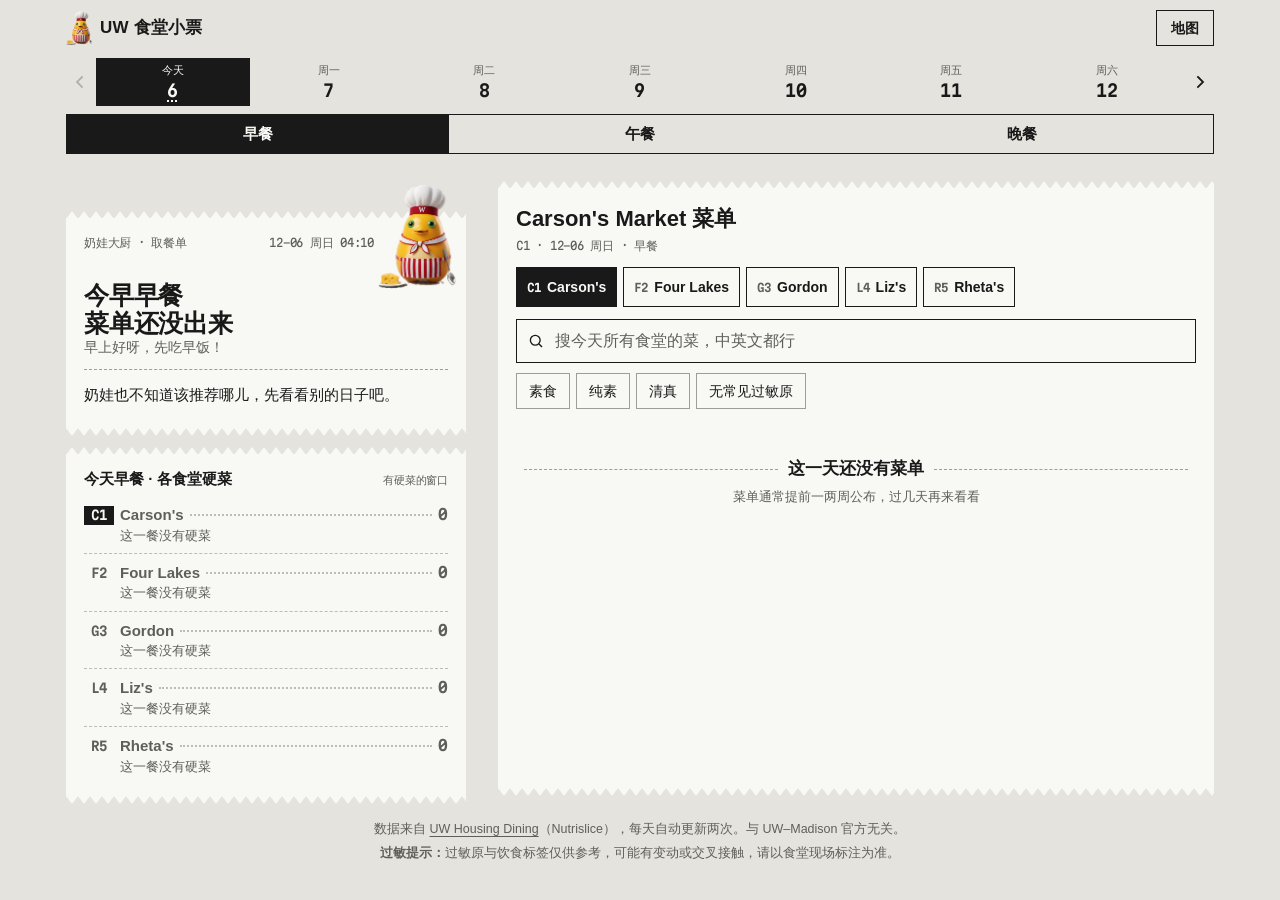
==== commit c51182a1: "选了食堂后，这一餐的硬菜放在菜单最上面，列表里打标签，点一下跳过去 Co-Authored-By: Claude Opus 5.5 <noreply@anthropic.com>" ====
--- a/cafeteria/index.html
+++ b/cafeteria/index.html
@@ -16,7 +16,7 @@
 <link rel="apple-touch-icon" href="icons/icon-180.png">
 <link rel="preload" as="font" type="font/woff2" href="fonts/martian-mono-latin.woff2" crossorigin>
 <link rel="preload" as="image" href="icons/naiwa-chef.png">
-<link rel="stylesheet" href="style.css?v=8">
+<link rel="stylesheet" href="style.css?v=10">
 </head>
 <body>
 <header class="bar">
@@ -57,6 +57,7 @@
       <p id="menuMeta" class="mono-meta"></p>
     </div>
     <nav id="halls" class="halls" aria-label="选择食堂"></nav>
+    <div id="hardSlot"></div>
     <div class="tools">
       <label class="search">
         <svg viewBox="0 0 24 24" aria-hidden="true"><circle cx="11" cy="11" r="6.5"/><path d="m16 16 4 4"/></svg>
@@ -81,7 +82,7 @@
 
 <div id="toast" class="toast" role="status" hidden></div>
 <script src="vendor/motion-14.9.0.js"></script>
-<script src="fx.js?v=8"></script>
-<script src="app.js?v=8"></script>
+<script src="fx.js?v=10"></script>
+<script src="app.js?v=10"></script>
 </body>
 </html>
--- a/cafeteria/style.css
+++ b/cafeteria/style.css
@@ -161,6 +161,7 @@
 .t-dishes { list-style: none; margin: 0; padding: 0; display: grid; gap: 8px; }
 .line { display: flex; align-items: baseline; gap: 6px; }
 .line .lead { flex: 1; min-width: 12px; border-bottom: 2px dotted var(--dot); transform: translateY(-4px); }
+.line .cal { white-space: nowrap; flex: none; }
 .line .num { font-family: var(--mono); font-stretch: 87.5%; font-variant-numeric: tabular-nums; font-weight: 600; letter-spacing: -0.02em; }
 .line .unit { font-size: 11px; color: var(--fade); }
 .t-dishes .sub { display: block; font-size: 12px; color: var(--fade); margin-top: 1px; }
@@ -231,6 +232,25 @@
 .has-motion .menu.slide-l, .has-motion .menu.slide-r { animation: none; }
 .summary { margin: 0 0 6px; font-size: 12px; color: var(--fade); font-family: var(--mono); font-stretch: 87.5%; letter-spacing: -0.02em; }
 .station { margin-top: 18px; }
+/* 这一餐的硬菜：菜单顶上一块加粗边框的小票，标题反白 */
+.hard-block { border: 2px solid var(--ink); margin: 14px 0 2px; }
+.hard-block h3 {
+  margin: 0; display: flex; justify-content: space-between; align-items: baseline; gap: 8px;
+  background: var(--ink); color: var(--paper); padding: 8px 12px; font-size: 16px; font-weight: 700;
+}
+.hard-block h3 .m { font-size: 11.5px; font-weight: 600; }
+.hard-block ol { list-style: none; margin: 0; padding: 4px 12px 6px; }
+.hard-block li + li { border-top: 1.5px dashed var(--dot); }
+.hard-block a { display: block; padding: 9px 0; text-decoration: none; min-height: 48px; }
+.hard-block .line { font-size: 16px; }
+.hard-block .name { font-weight: 700; }
+.hard-block .num { font-size: 17px; }
+.hard-block .sub { display: block; font-size: 12.5px; color: var(--fade); margin-top: 1px; }
+.hard-block a:hover .name { text-decoration: underline; text-underline-offset: 3px; }
+.tag.hard { border-color: var(--stamp); color: var(--stamp); }
+.item.flash { animation: flash 1.2s ease-out; }
+@keyframes flash { 0%, 35% { background: var(--paper-2); box-shadow: -10px 0 0 var(--paper-2), 10px 0 0 var(--paper-2); } 100% { background: transparent; box-shadow: none; } }
+@media (prefers-reduced-motion: reduce) { .item.flash { animation: none; background: var(--paper-2); } }
 @media (min-width: 1120px) {
   .menu { columns: 2; column-gap: 40px; }
   .menu .station { margin-top: 0; padding-top: 18px; }
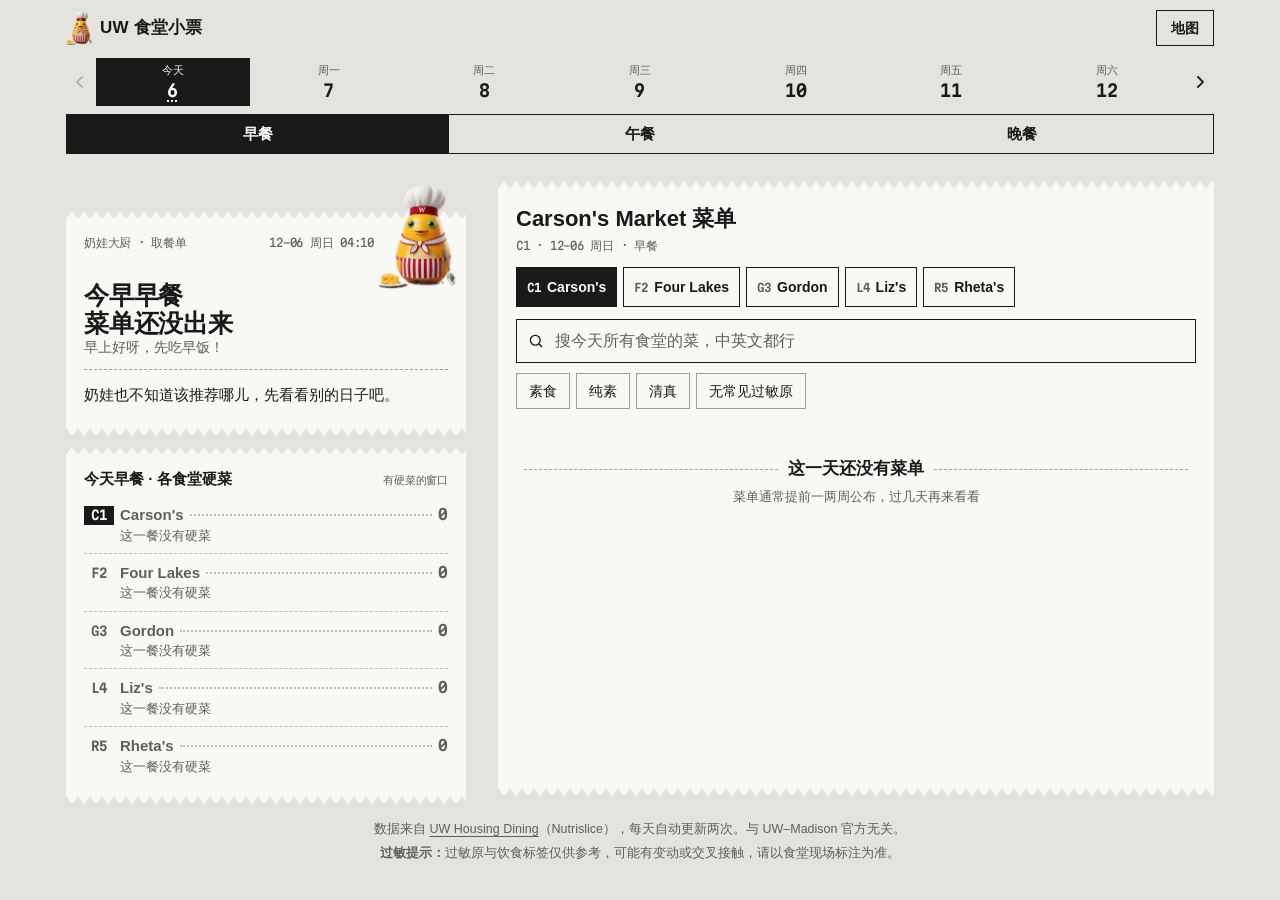
==== commit 326e376a: "搭配建议：一荤一主一蔬果，标出热量、蛋白质、碳水、纤维和参考范围 抓取脚本多存蛋白质/碳水/脂肪/纤维；菜单数据没有维生素，所以用一份蔬果保证维生素，并在页面上说明。  Co-Authored-By:" ====
--- a/cafeteria/index.html
+++ b/cafeteria/index.html
@@ -16,7 +16,7 @@
 <link rel="apple-touch-icon" href="icons/icon-180.png">
 <link rel="preload" as="font" type="font/woff2" href="fonts/martian-mono-latin.woff2" crossorigin>
 <link rel="preload" as="image" href="icons/naiwa-chef.png">
-<link rel="stylesheet" href="style.css?v=10">
+<link rel="stylesheet" href="style.css?v=11">
 </head>
 <body>
 <header class="bar">
@@ -82,7 +82,7 @@
 
 <div id="toast" class="toast" role="status" hidden></div>
 <script src="vendor/motion-14.9.0.js"></script>
-<script src="fx.js?v=10"></script>
-<script src="app.js?v=10"></script>
+<script src="fx.js?v=11"></script>
+<script src="app.js?v=11"></script>
 </body>
 </html>
--- a/cafeteria/style.css
+++ b/cafeteria/style.css
@@ -248,6 +248,31 @@
 .hard-block .sub { display: block; font-size: 12.5px; color: var(--fade); margin-top: 1px; }
 .hard-block a:hover .name { text-decoration: underline; text-underline-offset: 3px; }
 .tag.hard { border-color: var(--stamp); color: var(--stamp); }
+
+/* 搭配建议：虚线框的配餐小票，三行菜 + 四条营养刻度 */
+.combo { border: 2px dashed var(--ink); margin: 12px 0 2px; padding: 0 12px 12px; }
+.combo h3 { margin: 0 -12px; padding: 8px 12px; display: flex; justify-content: space-between; align-items: baseline; gap: 8px; font-size: 16px; font-weight: 700; border-bottom: 1.5px dashed var(--rule); }
+.combo h3 .m { font-size: 11.5px; color: var(--fade); font-weight: 600; }
+.combo ol { list-style: none; margin: 0; padding: 0; }
+.combo li { display: grid; grid-template-columns: 52px 1fr; gap: 8px; align-items: start; padding: 9px 0; }
+.combo li + li { border-top: 1.5px dashed var(--dot); }
+.combo .role { font-size: 12px; font-weight: 700; border: 1.5px solid var(--ink); text-align: center; padding: 3px 0; margin-top: 1px; }
+.combo .dish { display: block; text-decoration: none; min-width: 0; }
+.combo .dish .name { font-weight: 700; }
+.combo .dish .sub { display: block; font-size: 12px; color: var(--fade); margin-top: 1px; font-variant-numeric: tabular-nums; }
+.combo .dish.none { color: var(--fade); font-size: 14px; padding-top: 2px; }
+.meters { display: grid; gap: 7px; margin-top: 8px; padding-top: 10px; border-top: 1.5px dashed var(--rule); }
+.meter { display: grid; grid-template-columns: 44px 1fr 46px 60px; gap: 8px; align-items: center; font-size: 12.5px; }
+.meter .mlabel { font-weight: 700; }
+/* 刻度：灰色块是参考范围，黑条是这份搭配的数值；落在范围里黑条加粗 */
+.meter .track { position: relative; height: 14px; border-bottom: 1.5px solid var(--ink); }
+.meter .band { position: absolute; top: 0; bottom: 0; background: var(--dot); opacity: 0.55; }
+.meter .fill { position: absolute; left: 0; top: 4px; height: 6px; background: var(--fade); }
+.meter.ok .fill { background: var(--ink); top: 3px; height: 8px; }
+.meter .mval { text-align: right; font-weight: 600; }
+.meter .mref { color: var(--fade); font-size: 11px; }
+.combo-tip { margin: 10px 0 0; font-weight: 700; font-size: 14px; }
+.combo-note { margin: 4px 0 0; font-size: 11.5px; color: var(--fade); }
 .item.flash { animation: flash 1.2s ease-out; }
 @keyframes flash { 0%, 35% { background: var(--paper-2); box-shadow: -10px 0 0 var(--paper-2), 10px 0 0 var(--paper-2); } 100% { background: transparent; box-shadow: none; } }
 @media (prefers-reduced-motion: reduce) { .item.flash { animation: none; background: var(--paper-2); } }
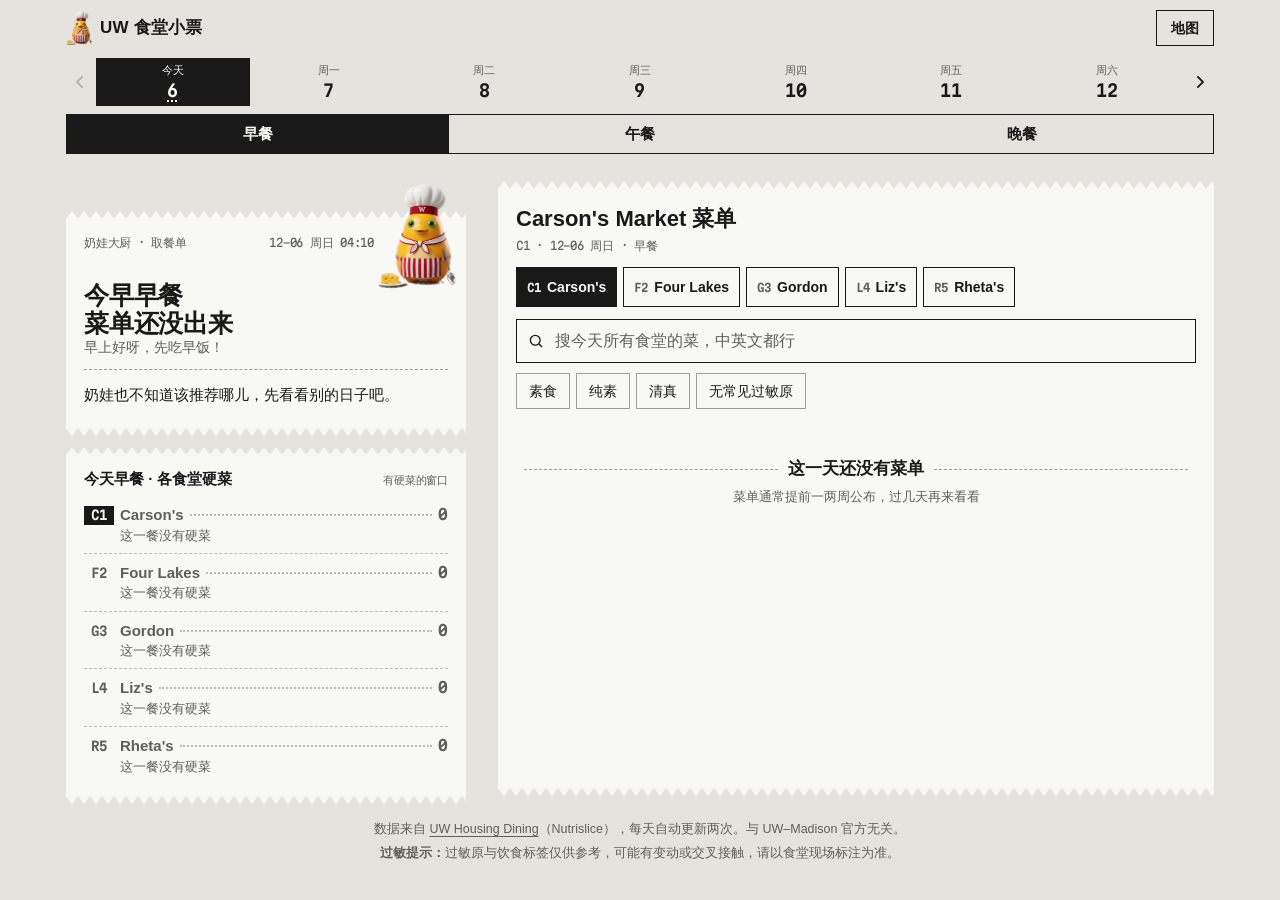
==== commit 6c08b98e: "DESIGN.md 补全字号阶梯，地图卡片 13.5px 并入 13px Co-Authored-By: Claude Opus 5.5 <noreply@anthropic.com>" ====
--- a/cafeteria/index.html
+++ b/cafeteria/index.html
@@ -16,7 +16,7 @@
 <link rel="apple-touch-icon" href="icons/icon-180.png">
 <link rel="preload" as="font" type="font/woff2" href="fonts/martian-mono-latin.woff2" crossorigin>
 <link rel="preload" as="image" href="icons/naiwa-chef.png">
-<link rel="stylesheet" href="style.css?v=11">
+<link rel="stylesheet" href="style.css?v=12">
 </head>
 <body>
 <header class="bar">
@@ -82,7 +82,7 @@
 
 <div id="toast" class="toast" role="status" hidden></div>
 <script src="vendor/motion-14.9.0.js"></script>
-<script src="fx.js?v=11"></script>
-<script src="app.js?v=11"></script>
+<script src="fx.js?v=12"></script>
+<script src="app.js?v=12"></script>
 </body>
 </html>
--- a/cafeteria/style.css
+++ b/cafeteria/style.css
@@ -336,7 +336,7 @@
 .m-hall.on .pin-g { transform: scale(1.12); }
 .map-card {
   position: absolute; z-index: 2; width: min(270px, calc(100% - 16px));
-  background: var(--paper); color: var(--ink); border: 1.5px solid var(--ink); padding: 10px 12px 12px; font-size: 13.5px;
+  background: var(--paper); color: var(--ink); border: 1.5px solid var(--ink); padding: 10px 12px 12px; font-size: 13px;
   box-shadow: 0 10px 24px -8px rgba(0, 0, 0, 0.3);
 }
 .map-card[hidden] { display: none; }
@@ -345,7 +345,7 @@
 .map-card ol { margin: 0; padding: 0; list-style: none; display: grid; gap: 6px; }
 .map-card li small { display: block; color: var(--fade); font-size: 11.5px; }
 .map-card .none { color: var(--fade); }
-.map-card .go { margin-top: 10px; width: 100%; min-height: 40px; border: 0; background: var(--ink); color: var(--paper); font-weight: 700; font-size: 13.5px; }
+.map-card .go { margin-top: 10px; width: 100%; min-height: 40px; border: 0; background: var(--ink); color: var(--paper); font-weight: 700; font-size: 13px; }
 .map-box.narrow .map-card {
   position: static; width: auto; border: 0; border-top: 1.5px dashed var(--rule); box-shadow: none; padding: 10px 6px 4px; background: var(--paper);
 }
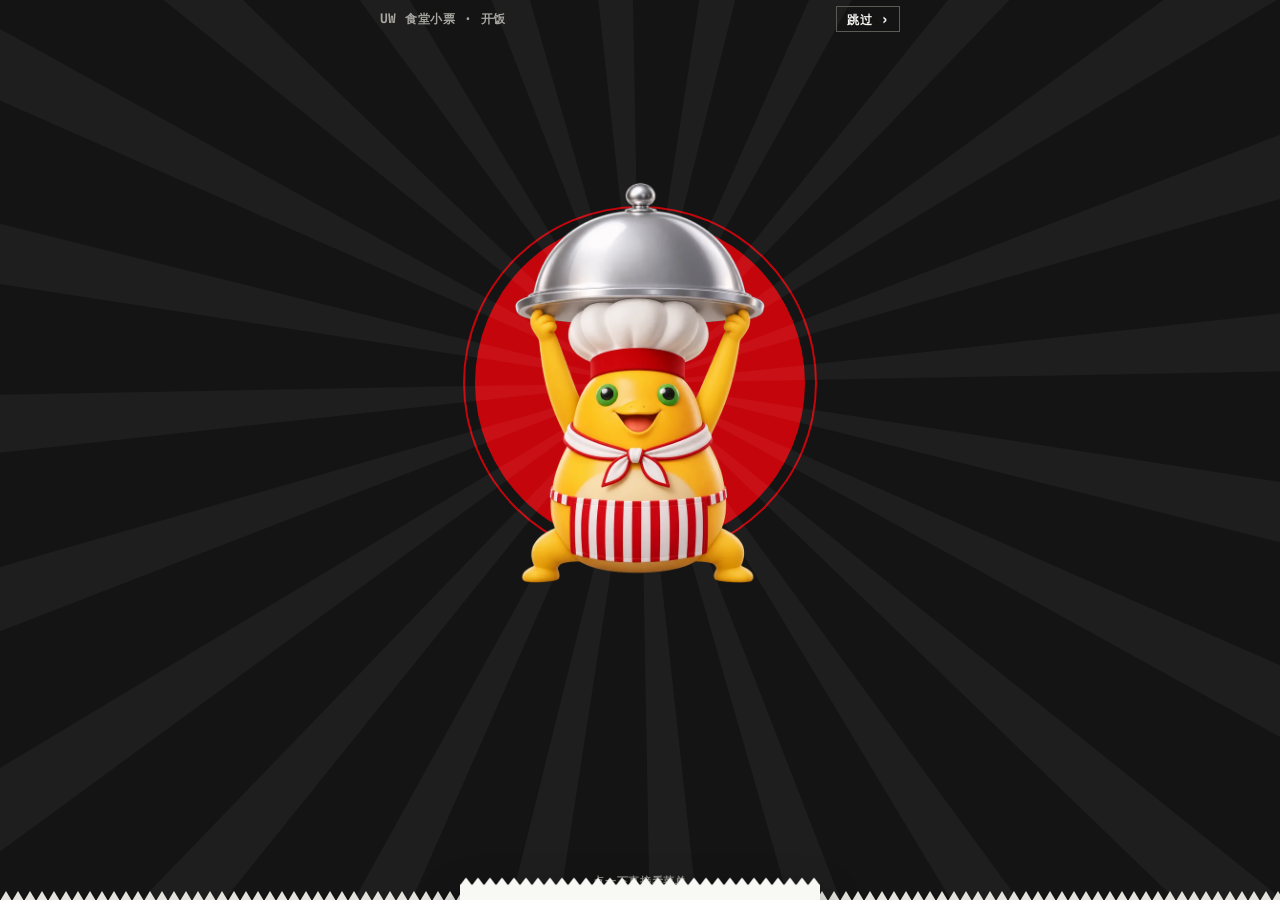
==== commit a987b5c0: "开场动画：功夫奶娃飞踢进场、端上取餐单、盖章推荐今天去哪吃 Co-Authored-By: Claude Opus 5.5 <noreply@anthropic.com>" ====
--- a/cafeteria/index.html
+++ b/cafeteria/index.html
@@ -16,9 +16,27 @@
 <link rel="apple-touch-icon" href="icons/icon-180.png">
 <link rel="preload" as="font" type="font/woff2" href="fonts/martian-mono-latin.woff2" crossorigin>
 <link rel="preload" as="image" href="icons/naiwa-chef.png">
-<link rel="stylesheet" href="style.css?v=12">
+<link rel="preload" as="image" href="icons/naiwa-kick.webp">
+<link rel="preload" as="image" href="icons/naiwa-serve.webp">
+<link rel="stylesheet" href="style.css?v=13">
+<script>try{if(!matchMedia("(prefers-reduced-motion: reduce)").matches&&!/[?&]intro=0/.test(location.search))document.documentElement.classList.add("intro-on")}catch(e){}</script>
 </head>
 <body>
+<div id="intro" class="intro" aria-hidden="true">
+  <div class="in-top"><span>UW 食堂小票 · 开饭</span><span class="in-skip">跳过 &rsaquo;</span></div>
+  <div class="in-stage">
+    <svg class="in-rays" viewBox="-200 -200 400 400" aria-hidden="true"><path d="M0 0 L200.0 0.0 L199.2 18.0Z"/><path d="M0 0 L193.2 51.8 L187.8 68.9Z"/><path d="M0 0 L173.2 100.0 L163.5 115.2Z"/><path d="M0 0 L141.4 141.4 L128.1 153.6Z"/><path d="M0 0 L100.0 173.2 L84.0 181.5Z"/><path d="M0 0 L51.8 193.2 L34.2 197.1Z"/><path d="M0 0 L0.0 200.0 L-18.0 199.2Z"/><path d="M0 0 L-51.8 193.2 L-68.9 187.8Z"/><path d="M0 0 L-100.0 173.2 L-115.2 163.5Z"/><path d="M0 0 L-141.4 141.4 L-153.6 128.1Z"/><path d="M0 0 L-173.2 100.0 L-181.5 84.0Z"/><path d="M0 0 L-193.2 51.8 L-197.1 34.2Z"/><path d="M0 0 L-200.0 0.0 L-199.2 -18.0Z"/><path d="M0 0 L-193.2 -51.8 L-187.8 -68.9Z"/><path d="M0 0 L-173.2 -100.0 L-163.5 -115.2Z"/><path d="M0 0 L-141.4 -141.4 L-128.1 -153.6Z"/><path d="M0 0 L-100.0 -173.2 L-84.0 -181.5Z"/><path d="M0 0 L-51.8 -193.2 L-34.2 -197.1Z"/><path d="M0 0 L-0.0 -200.0 L18.0 -199.2Z"/><path d="M0 0 L51.8 -193.2 L68.9 -187.8Z"/><path d="M0 0 L100.0 -173.2 L115.2 -163.5Z"/><path d="M0 0 L141.4 -141.4 L153.6 -128.1Z"/><path d="M0 0 L173.2 -100.0 L181.5 -84.0Z"/><path d="M0 0 L193.2 -51.8 L197.1 -34.2Z"/></svg>
+    <div class="in-sun"></div>
+    <div class="in-dust"><i></i><i></i><i></i><i></i><i></i><i></i><i></i><i></i></div>
+    <img class="in-ghost in-fig" src="icons/naiwa-kick.webp" alt="" onerror="this.src='icons/naiwa-chef.png'">
+    <img class="in-ghost in-fig" src="icons/naiwa-kick.webp" alt="" onerror="this.src='icons/naiwa-chef.png'">
+    <img class="in-kick in-fig" src="icons/naiwa-kick.webp" alt="" onerror="this.src='icons/naiwa-chef.png'">
+    <img class="in-serve in-fig" src="icons/naiwa-serve.webp" alt="" onerror="this.src='icons/naiwa-chef.png'">
+    <div class="in-hey">嘿哈！</div>
+  </div>
+  <div class="in-ticket"></div>
+  <p class="in-tap">点一下直接看菜单</p>
+</div>
 <header class="bar">
   <div class="brand"><img src="icons/naiwa-chef.png" alt="" width="320" height="430"><span>UW 食堂小票</span></div>
   <div class="bar-btns">
@@ -82,7 +100,7 @@
 
 <div id="toast" class="toast" role="status" hidden></div>
 <script src="vendor/motion-14.9.0.js"></script>
-<script src="fx.js?v=12"></script>
-<script src="app.js?v=12"></script>
+<script src="fx.js?v=13"></script>
+<script src="app.js?v=13"></script>
 </body>
 </html>
--- a/cafeteria/style.css
+++ b/cafeteria/style.css
@@ -367,3 +367,70 @@
   .menu.slide-l, .menu.slide-r { animation: none; }
   .meals button { transition: none; }
 }
+
+/* ---------- 开场：功夫奶娃出餐 ----------
+   整屏黑底 + UW 红日，像功夫片海报；结束时整屏像小票一样往上撕走。颜色固定，深浅色模式一样。 */
+.intro { display: none; }
+.intro-on body { overflow: hidden; }
+.intro-on .intro {
+  --i-bg: #141414; --i-paper: #f8f8f5; --i-ink: #191919; --i-fade: #5f5f5a; --i-red: #c5050c;
+  display: flex; flex-direction: column; align-items: center;
+  position: fixed; inset: 0; z-index: 100; background: var(--i-bg); color: var(--i-paper);
+  padding: calc(env(safe-area-inset-top) + 12px) var(--gut) calc(env(safe-area-inset-bottom) + 14px);
+  overflow: hidden; cursor: pointer; user-select: none; -webkit-user-select: none;
+}
+/* 底边锯齿：往上撕走时露出来 */
+.intro::after {
+  content: ""; position: absolute; left: 0; right: 0; bottom: -1px; height: 10px; background: var(--counter);
+  -webkit-mask: url("data:image/svg+xml,%3Csvg xmlns='http://www.w3.org/2000/svg' width='12' height='8'%3E%3Cpath d='M0 8h12L6 0z'/%3E%3C/svg%3E") repeat-x left bottom / 12px 10px;
+  mask: url("data:image/svg+xml,%3Csvg xmlns='http://www.w3.org/2000/svg' width='12' height='8'%3E%3Cpath d='M0 8h12L6 0z'/%3E%3C/svg%3E") repeat-x left bottom / 12px 10px;
+}
+.in-top { width: 100%; max-width: 520px; display: flex; justify-content: space-between; font: 600 12px/1 var(--mono); letter-spacing: .04em; color: #a6a59f; position: relative; z-index: 3; }
+.in-skip { border: 1.5px solid #5b5b56; padding: 6px 10px; margin: -6px 0; color: var(--i-paper); }
+.in-stage { position: relative; flex: 1 1 auto; width: 100%; max-width: 520px; min-height: 0; display: grid; place-items: center; }
+.in-stage > :not(.in-rays) { grid-area: 1 / 1; place-self: center; }
+.intro-on .intro { isolation: isolate; }
+.in-rays { position: absolute; left: 50%; top: 50%; width: 190vmax; height: 190vmax; margin: -95vmax 0 0 -95vmax; fill: rgba(255, 255, 255, .045); opacity: 0; pointer-events: none; }
+.in-sun { width: min(64vw, 40vh, 330px); aspect-ratio: 1; border-radius: 50%; background: var(--i-red); transform: scale(0); box-shadow: 0 0 0 10px var(--i-bg), 0 0 0 12px var(--i-red); }
+.in-fig { height: min(46vh, 400px); width: auto; max-width: 92vw; object-fit: contain; opacity: 0; transform-origin: 50% 100%; pointer-events: none; -webkit-user-drag: none; }
+.in-ghost { filter: grayscale(1) brightness(1.6); }
+.in-hey {
+  place-self: start end !important; margin: 4vh 2vw 0 0; z-index: 2; opacity: 0;
+  font: 900 clamp(40px, 12vw, 64px)/1 var(--sans); color: var(--i-paper); letter-spacing: .02em;
+  -webkit-text-stroke: 2px var(--i-ink); paint-order: stroke fill; text-shadow: 4px 4px 0 var(--i-red);
+}
+.in-dust { place-self: end center !important; width: 0; height: 0; position: relative; margin-bottom: 4vh; }
+.in-dust i { position: absolute; left: -9px; top: -9px; width: 18px; height: 18px; border-radius: 50%; background: #d9d8d2; opacity: 0; }
+.in-ticket {
+  position: relative; z-index: 4; width: min(360px, 100%); margin-top: -26px; flex: 0 0 auto;
+  background: var(--i-paper); color: var(--i-ink); padding: 14px 18px 16px; transform: translateY(100vh);
+  box-shadow: 0 18px 40px rgba(0, 0, 0, .45);
+}
+.in-ticket::before, .in-ticket::after {
+  content: ""; position: absolute; left: 0; right: 0; height: 8px; background: var(--i-paper);
+  -webkit-mask: url("data:image/svg+xml,%3Csvg xmlns='http://www.w3.org/2000/svg' width='12' height='8'%3E%3Cpath d='M0 0h12L6 8z'/%3E%3C/svg%3E") repeat-x left top / 12px 8px;
+  mask: url("data:image/svg+xml,%3Csvg xmlns='http://www.w3.org/2000/svg' width='12' height='8'%3E%3Cpath d='M0 0h12L6 8z'/%3E%3C/svg%3E") repeat-x left top / 12px 8px;
+}
+.in-ticket::before { top: -7.5px; transform: scaleY(-1); }
+.in-ticket::after { bottom: -7.5px; }
+.in-head { display: flex; justify-content: space-between; font: 600 11px/1 var(--mono); color: var(--i-fade); letter-spacing: .04em; padding-bottom: 10px; border-bottom: 1.5px dashed #9e9e98; margin-bottom: 10px; }
+.in-row { display: flex; align-items: center; gap: 14px; min-width: 0; }
+.in-row > div { min-width: 0; }
+.in-code { font: 800 64px/0.9 var(--mono); font-stretch: 87.5%; letter-spacing: -.03em; min-width: 2.1ch; }
+.in-when { font-size: 14px; font-weight: 700; color: var(--i-fade); }
+.in-hall { font-size: 26px; line-height: 1.1; font-weight: 800; overflow-wrap: anywhere; }
+.in-dishes { list-style: none; margin: 12px 0 0; padding: 10px 0 0; border-top: 1.5px dashed #9e9e98; display: grid; grid-template-columns: minmax(0, 1fr); gap: 6px; font-size: 15px; }
+.in-dishes li { display: flex; align-items: baseline; gap: 6px; padding-right: 84px; }
+.in-dishes li:nth-child(n+3) { padding-right: 0; }
+.in-dishes li > span:first-child { min-width: 0; overflow: hidden; text-overflow: ellipsis; white-space: nowrap; }
+.in-dishes .lead { flex: 1; min-width: 10px; border-bottom: 2px dotted #bdbdb6; transform: translateY(-4px); }
+.in-dishes .num { font: 600 13px/1 var(--mono); }
+.in-foot { margin: 8px 0 0; color: var(--i-fade); font-size: 13px; }
+.in-stamp {
+  position: absolute; right: 14px; bottom: 44px; width: 70px; height: 70px; border: 3px solid var(--i-red); border-radius: 50%;
+  color: var(--i-red); display: grid; place-items: center; text-align: center; font-weight: 800; font-size: 14px; line-height: 1.15;
+  transform: rotate(-14deg); opacity: 0; mix-blend-mode: multiply; pointer-events: none;
+}
+.in-stamp::before { content: ""; position: absolute; inset: 4px; border: 1px solid var(--i-red); border-radius: 50%; }
+.in-tap { margin: 18px 0 0; font: 600 11px/1 var(--mono); letter-spacing: .06em; color: #8a8984; opacity: 0; position: relative; z-index: 3; }
+@media (min-height: 760px) { .in-ticket { padding: 16px 20px 18px; } .in-code { font-size: 72px; } .in-hall { font-size: 28px; } }
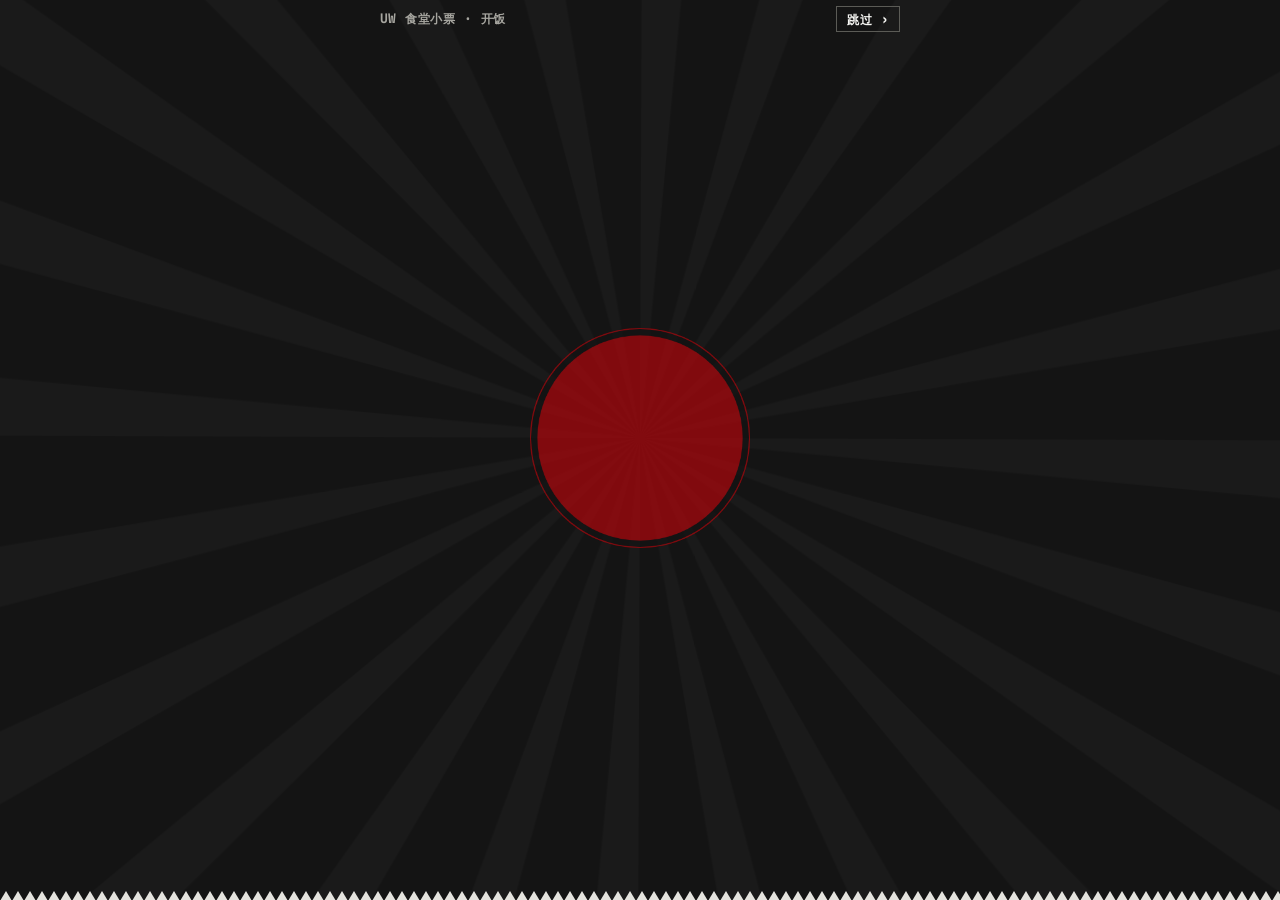
==== commit f482b4c3: "网页搬到仓库根目录，网址去掉 /cafeteria/；旧网址跳转并清掉旧缓存 Co-Authored-By: Claude Opus 5.5 <noreply@anthropic.com>" ====
--- a/cafeteria/index.html
+++ b/cafeteria/index.html
@@ -2,105 +2,22 @@
 <html lang="zh-CN">
 <head>
 <meta charset="utf-8">
-<meta name="viewport" content="width=device-width, initial-scale=1, viewport-fit=cover">
+<meta name="viewport" content="width=device-width, initial-scale=1">
 <title>UW 食堂小票</title>
-<meta name="description" content="UW–Madison 五个食堂今天吃什么：中文菜单、过敏原，奶娃大厨告诉你这一餐去哪吃">
-<meta name="theme-color" content="#e4e3de" media="(prefers-color-scheme: light)">
-<meta name="theme-color" content="#0f0f0f" media="(prefers-color-scheme: dark)">
-<meta name="apple-mobile-web-app-capable" content="yes">
-<meta name="mobile-web-app-capable" content="yes">
-<meta name="apple-mobile-web-app-status-bar-style" content="default">
-<meta name="apple-mobile-web-app-title" content="UW 食堂">
-<link rel="manifest" href="manifest.webmanifest">
-<link rel="icon" href="icons/icon.svg" type="image/svg+xml">
-<link rel="apple-touch-icon" href="icons/icon-180.png">
-<link rel="preload" as="font" type="font/woff2" href="fonts/martian-mono-latin.woff2" crossorigin>
-<link rel="preload" as="image" href="icons/naiwa-chef.png">
-<link rel="preload" as="image" href="icons/naiwa-kick.webp">
-<link rel="preload" as="image" href="icons/naiwa-serve.webp">
-<link rel="stylesheet" href="style.css?v=13">
-<script>try{if(!matchMedia("(prefers-reduced-motion: reduce)").matches&&!/[?&]intro=0/.test(location.search))document.documentElement.classList.add("intro-on")}catch(e){}</script>
+<meta http-equiv="refresh" content="0; url=../">
+<link rel="canonical" href="../">
+<script>
+  // 网页搬到上一层了：清掉这里的旧 service worker 和缓存，再跳过去
+  (async () => {
+    try {
+      const regs = navigator.serviceWorker ? await navigator.serviceWorker.getRegistrations() : [];
+      await Promise.all(regs.filter((r) => r.scope.endsWith("/cafeteria/")).map((r) => r.unregister()));
+    } catch (e) {}
+    location.replace("../" + location.search + location.hash);
+  })();
+</script>
 </head>
-<body>
-<div id="intro" class="intro" aria-hidden="true">
-  <div class="in-top"><span>UW 食堂小票 · 开饭</span><span class="in-skip">跳过 &rsaquo;</span></div>
-  <div class="in-stage">
-    <svg class="in-rays" viewBox="-200 -200 400 400" aria-hidden="true"><path d="M0 0 L200.0 0.0 L199.2 18.0Z"/><path d="M0 0 L193.2 51.8 L187.8 68.9Z"/><path d="M0 0 L173.2 100.0 L163.5 115.2Z"/><path d="M0 0 L141.4 141.4 L128.1 153.6Z"/><path d="M0 0 L100.0 173.2 L84.0 181.5Z"/><path d="M0 0 L51.8 193.2 L34.2 197.1Z"/><path d="M0 0 L0.0 200.0 L-18.0 199.2Z"/><path d="M0 0 L-51.8 193.2 L-68.9 187.8Z"/><path d="M0 0 L-100.0 173.2 L-115.2 163.5Z"/><path d="M0 0 L-141.4 141.4 L-153.6 128.1Z"/><path d="M0 0 L-173.2 100.0 L-181.5 84.0Z"/><path d="M0 0 L-193.2 51.8 L-197.1 34.2Z"/><path d="M0 0 L-200.0 0.0 L-199.2 -18.0Z"/><path d="M0 0 L-193.2 -51.8 L-187.8 -68.9Z"/><path d="M0 0 L-173.2 -100.0 L-163.5 -115.2Z"/><path d="M0 0 L-141.4 -141.4 L-128.1 -153.6Z"/><path d="M0 0 L-100.0 -173.2 L-84.0 -181.5Z"/><path d="M0 0 L-51.8 -193.2 L-34.2 -197.1Z"/><path d="M0 0 L-0.0 -200.0 L18.0 -199.2Z"/><path d="M0 0 L51.8 -193.2 L68.9 -187.8Z"/><path d="M0 0 L100.0 -173.2 L115.2 -163.5Z"/><path d="M0 0 L141.4 -141.4 L153.6 -128.1Z"/><path d="M0 0 L173.2 -100.0 L181.5 -84.0Z"/><path d="M0 0 L193.2 -51.8 L197.1 -34.2Z"/></svg>
-    <div class="in-sun"></div>
-    <div class="in-dust"><i></i><i></i><i></i><i></i><i></i><i></i><i></i><i></i></div>
-    <img class="in-ghost in-fig" src="icons/naiwa-kick.webp" alt="" onerror="this.src='icons/naiwa-chef.png'">
-    <img class="in-ghost in-fig" src="icons/naiwa-kick.webp" alt="" onerror="this.src='icons/naiwa-chef.png'">
-    <img class="in-kick in-fig" src="icons/naiwa-kick.webp" alt="" onerror="this.src='icons/naiwa-chef.png'">
-    <img class="in-serve in-fig" src="icons/naiwa-serve.webp" alt="" onerror="this.src='icons/naiwa-chef.png'">
-    <div class="in-hey">嘿哈！</div>
-  </div>
-  <div class="in-ticket"></div>
-  <p class="in-tap">点一下直接看菜单</p>
-</div>
-<header class="bar">
-  <div class="brand"><img src="icons/naiwa-chef.png" alt="" width="320" height="430"><span>UW 食堂小票</span></div>
-  <div class="bar-btns">
-    <button id="todayBtn" class="box-btn" type="button" hidden>回到今天</button>
-    <button id="mapBtn" class="box-btn" type="button" aria-pressed="false" aria-controls="mapPanel">地图</button>
-  </div>
-</header>
-
-<div class="top">
-  <div class="dates-wrap">
-    <button id="prevWeek" class="week-btn" type="button" aria-label="上一周"><svg viewBox="0 0 16 16" aria-hidden="true"><path d="M10 3 5 8l5 5"/></svg></button>
-    <div id="dates" class="dates" role="tablist" aria-label="选择日期"></div>
-    <button id="nextWeek" class="week-btn" type="button" aria-label="下一周"><svg viewBox="0 0 16 16" aria-hidden="true"><path d="m6 3 5 5-5 5"/></svg></button>
-  </div>
-  <div id="meals" class="meals" role="tablist" aria-label="选择餐次">
-    <button type="button" data-meal="breakfast">早餐</button>
-    <button type="button" data-meal="lunch">午餐</button>
-    <button type="button" data-meal="dinner">晚餐</button>
-  </div>
-</div>
-
-<div class="layout">
-  <div class="side">
-    <section id="chef" class="ticket paper" hidden aria-live="polite" aria-label="奶娃大厨的取餐单"></section>
-    <section id="rank" class="rank paper" hidden aria-labelledby="rankTitle"></section>
-    <section id="mapPanel" class="map-panel paper" hidden aria-labelledby="mapTitle">
-      <div class="map-head"><h2 id="mapTitle">食堂地图</h2><small id="mapHint">点食堂看硬菜</small></div>
-      <div id="mapBox" class="map-box"></div>
-      <p class="map-note">校园示意图，位置大致准确，比例仅供参考</p>
-    </section>
-  </div>
-
-  <section class="receipt paper" aria-labelledby="menuTitle">
-    <div class="receipt-head">
-      <h2 id="menuTitle">菜单</h2>
-      <p id="menuMeta" class="mono-meta"></p>
-    </div>
-    <nav id="halls" class="halls" aria-label="选择食堂"></nav>
-    <div id="hardSlot"></div>
-    <div class="tools">
-      <label class="search">
-        <svg viewBox="0 0 24 24" aria-hidden="true"><circle cx="11" cy="11" r="6.5"/><path d="m16 16 4 4"/></svg>
-        <input id="q" type="search" placeholder="搜今天所有食堂的菜，中英文都行" autocomplete="off" enterkeyhint="search">
-        <button id="clearQ" class="clear" type="button" aria-label="清除搜索" hidden><svg viewBox="0 0 16 16" aria-hidden="true"><path d="m4 4 8 8M12 4l-8 8"/></svg></button>
-      </label>
-      <div id="filters" class="filters" aria-label="筛选">
-        <button type="button" data-f="veg" aria-pressed="false">素食</button>
-        <button type="button" data-f="vegan" aria-pressed="false">纯素</button>
-        <button type="button" data-f="halal" aria-pressed="false">清真</button>
-        <button type="button" data-f="top9" aria-pressed="false">无常见过敏原</button>
-      </div>
-    </div>
-    <main id="menu" class="menu" aria-live="polite"></main>
-  </section>
-</div>
-
-<footer class="foot">
-  <p>数据来自 <a href="https://wisc-housingdining.nutrislice.com/" target="_blank" rel="noopener">UW Housing Dining</a>（Nutrislice），每天自动更新两次。与 UW–Madison 官方无关。</p>
-  <p><strong>过敏提示：</strong>过敏原与饮食标签仅供参考，可能有变动或交叉接触，请以食堂现场标注为准。</p>
-</footer>
-
-<div id="toast" class="toast" role="status" hidden></div>
-<script src="vendor/motion-14.9.0.js"></script>
-<script src="fx.js?v=13"></script>
-<script src="app.js?v=13"></script>
+<body style="font-family:system-ui,sans-serif;padding:24px">
+<p>网址换了，正在跳转到 <a href="../">UW 食堂小票</a>…</p>
 </body>
 </html>
